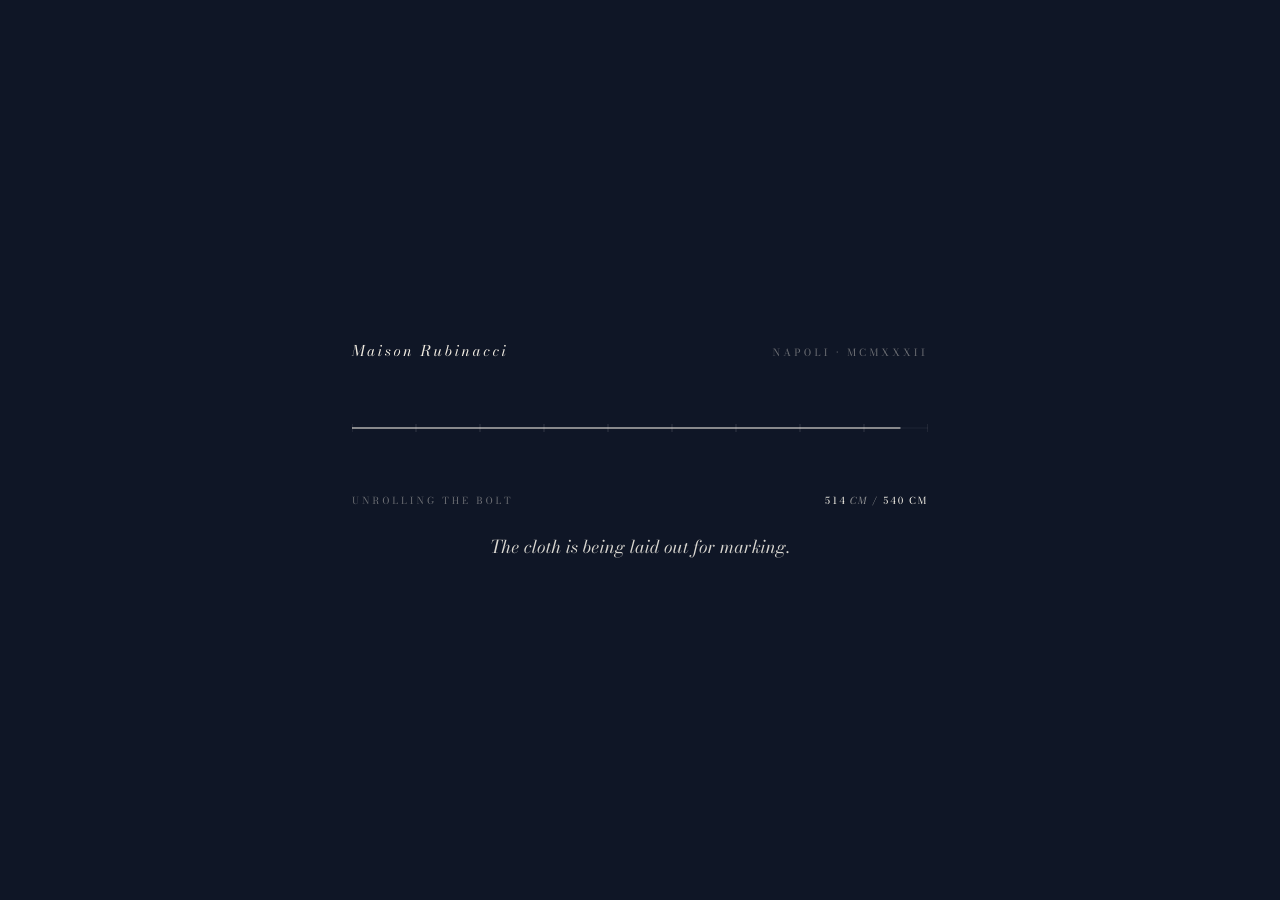
==== index.html @ 6c2bd4cc "La Stoffa — Maison Rubinacci digital atelier" ====
<!doctype html>
<html lang="en">
<head>
<meta charset="utf-8" />
<meta name="viewport" content="width=device-width, initial-scale=1, viewport-fit=cover" />
<meta name="theme-color" content="#0F1626" />
<title>Maison Rubinacci · Bolt N° 32 · The Unstructured Jacket</title>
<meta name="description" content="A bolt of Neapolitan indigo wool, 540 centimetres long, marked in tailor's chalk for the soft-shouldered jacket Gennaro Rubinacci cut in 1932. Drift along the cloth, selvedge to selvedge." />
<link rel="preconnect" href="https://fonts.googleapis.com" />
<link rel="preconnect" href="https://fonts.gstatic.com" crossorigin />
<link href="https://fonts.googleapis.com/css2?family=Bodoni+Moda:ital,opsz,wght@0,6..96,400..900;1,6..96,400..900&display=swap" rel="stylesheet" />
<link rel="stylesheet" href="style.css" />
</head>
<body class="is-loading">

  <!-- ─── Loader ──────────────────────────────────────────────────────────
       A single chalk line drawn across the bolt, 0 → 540 cm, then settles. -->
  <div id="loader" aria-hidden="true">
    <div class="loader-frame">
      <div class="loader-mast">
        <span class="loader-house">Maison Rubinacci</span>
        <span class="loader-since">Napoli · MCMXXXII</span>
      </div>
      <svg class="loader-bolt" viewBox="0 0 1080 80" preserveAspectRatio="none" aria-hidden="true">
        <line x1="0" y1="40" x2="1080" y2="40" stroke="rgba(241,236,226,0.16)" stroke-width="0.6"/>
        <line id="loader-chalk" x1="0" y1="40" x2="0" y2="40" stroke="#FAF6EC" stroke-width="1.1" stroke-linecap="square"/>
        <g id="loader-ticks"></g>
      </svg>
      <div class="loader-readout">
        <span class="loader-label">Unrolling the bolt</span>
        <span class="loader-cm"><span id="loader-cm-num">000</span><span class="loader-cm-unit">cm</span> / 540 cm</span>
      </div>
      <div class="loader-statement">
        <em>The cloth is being laid out for marking.</em>
      </div>
    </div>
  </div>

  <!-- ─── Persistent frame: tiny mastheads, no nav ─────────────────────── -->
  <header class="frame frame-tl" aria-label="atelier">
    <span class="frame-mark">M·R</span>
    <span class="frame-sub">Maison Rubinacci</span>
    <span class="frame-line">Napoli · Milano · London</span>
  </header>
  <header class="frame frame-tr" aria-label="origin">
    <span class="frame-coord">40°50′ N · 14°15′ E</span>
    <span class="frame-line">Bolt N° 32 · Indigo lana fresca</span>
    <span class="frame-line">540 cm · 9 oz · selvedge to selvedge</span>
  </header>
  <footer class="frame frame-bl" aria-label="cipher">
    <span class="frame-line">Cut from the 1932 master pattern</span>
    <span class="frame-line">— Gennaro Rubinacci, London House</span>
  </footer>
  <footer class="frame frame-br" aria-label="colophon">
    <span class="frame-line">Drift the cloth · drag, wheel, ←→</span>
    <span class="frame-line">Pinch to read a piece · esc to release</span>
  </footer>

  <!-- ─── The bolt: full-viewport SVG, the only spatial element ─────────── -->
  <main id="stage" aria-label="The bolt of cloth">
    <div id="cloth-shell">
      <svg id="bolt"
           viewBox="0 0 5400 1080"
           preserveAspectRatio="xMinYMid slice"
           xmlns="http://www.w3.org/2000/svg"
           role="img"
           aria-label="Bolt of Neapolitan indigo wool, 540 centimetres, marked in tailor's chalk with the eight pattern pieces of the unstructured jacket.">
        <defs>
          <!-- Diagonal weave: hairline twill, very low contrast -->
          <pattern id="weave" x="0" y="0" width="6" height="6" patternUnits="userSpaceOnUse" patternTransform="rotate(28)">
            <rect width="6" height="6" fill="#1C2945"/>
            <line x1="0" y1="0" x2="0" y2="6" stroke="#243556" stroke-width="0.45"/>
            <line x1="3" y1="0" x2="3" y2="6" stroke="#162038" stroke-width="0.45"/>
          </pattern>

          <!-- Indigo gradient: deeper toward the rollers, softer mid-bolt -->
          <linearGradient id="indigoSheen" x1="0" y1="0" x2="0" y2="1">
            <stop offset="0%"   stop-color="#0F1626" stop-opacity="0.55"/>
            <stop offset="50%"  stop-color="#1C2945" stop-opacity="0.0"/>
            <stop offset="100%" stop-color="#0F1626" stop-opacity="0.55"/>
          </linearGradient>

          <!-- Slow conic sheen highlight that sweeps the bolt -->
          <linearGradient id="silkLight" x1="0" y1="0" x2="1" y2="0">
            <stop offset="0%"   stop-color="#3A4E76" stop-opacity="0"/>
            <stop offset="48%"  stop-color="#5C7299" stop-opacity="0.18"/>
            <stop offset="52%"  stop-color="#5C7299" stop-opacity="0.18"/>
            <stop offset="100%" stop-color="#3A4E76" stop-opacity="0"/>
          </linearGradient>

          <!-- Vellum/foxing for chalk readability — never animated grain -->
          <filter id="foxing" x="0" y="0" width="100%" height="100%">
            <feTurbulence type="fractalNoise" baseFrequency="0.85" numOctaves="2" seed="11" result="t"/>
            <feColorMatrix in="t" type="matrix"
              values="0 0 0 0 0.06
                      0 0 0 0 0.09
                      0 0 0 0 0.18
                      0 0 0 0.10 0"/>
          </filter>

          <!-- Chalk: soft, dusty stroke -->
          <filter id="chalkSoft" x="-2%" y="-50%" width="104%" height="200%">
            <feGaussianBlur stdDeviation="0.35"/>
          </filter>

          <!-- Selvedge fringe pattern -->
          <pattern id="fringe" x="0" y="0" width="6" height="20" patternUnits="userSpaceOnUse">
            <line x1="3" y1="0" x2="3" y2="14" stroke="#F1ECE2" stroke-width="0.5" opacity="0.55"/>
          </pattern>
        </defs>

        <!-- Living texture: weave + indigo gradient + foxing + sheen -->
        <rect id="cloth-base" x="-200" y="80" width="5800" height="920" fill="url(#weave)"/>
        <rect              x="-200" y="80" width="5800" height="920" fill="url(#indigoSheen)"/>
        <rect              x="-200" y="80" width="5800" height="920" fill="#0F1626" opacity="0.25" filter="url(#foxing)"/>

        <!-- Selvedges (top + bottom edges of the cloth) -->
        <rect x="-200" y="74"  width="5800" height="6" fill="url(#fringe)"/>
        <rect x="-200" y="1000" width="5800" height="6" fill="url(#fringe)"/>
        <line x1="-200" y1="80"  x2="5600" y2="80"  stroke="#F1ECE2" stroke-width="0.5" opacity="0.35"/>
        <line x1="-200" y1="1000" x2="5600" y2="1000" stroke="#F1ECE2" stroke-width="0.5" opacity="0.35"/>

        <!-- Sweeping silk highlight (animated via CSS transform) -->
        <g id="sheen-band" opacity="0.7">
          <rect x="-1200" y="80" width="2400" height="920" fill="url(#silkLight)"/>
        </g>

        <!-- ─── Pattern pieces (chalk hairlines on cloth) ────────────────
             Each <g class="piece" data-cm="..."> contains:
              · the pattern outline (chalk stroke)
              · tailor's marks (notches, grain-line, darts, ticks)
              · a chalk title (Bodoni small-caps) above the piece
              · a tiny ordinal in the bottom-right of the piece -->

        <!-- I · IL DAVANTI — the unstructured front, 1 to 95 cm -->
        <g class="piece" data-cm="48" data-key="davanti">
          <!-- title -->
          <text class="piece-title" x="180" y="160" transform="rotate(-1 180 160)">I · Il Davanti</text>
          <text class="piece-trans" x="180" y="190" transform="rotate(-1 180 190)">— the front panel</text>
          <!-- outline: a soft single-breasted front, peak lapel, no canvas -->
          <path class="piece-line" d="
            M 120 250
            C 160 260, 240 265, 300 270
            L 320 360
            C 340 380, 350 410, 348 440
            L 358 720
            C 360 770, 348 820, 320 870
            L 240 905
            C 180 915, 130 905, 92 880
            L 70 540
            C 60 440, 80 340, 120 250
            Z"/>
          <!-- lapel break -->
          <path class="piece-line" d="M 300 270 L 220 470 L 250 720"/>
          <!-- buttonholes -->
          <circle class="piece-tick" cx="240" cy="540" r="3"/>
          <circle class="piece-tick" cx="245" cy="600" r="3"/>
          <circle class="piece-tick" cx="250" cy="660" r="3"/>
          <!-- pocket flap -->
          <path class="piece-line" d="M 130 720 L 280 720 L 285 760 L 130 760 Z"/>
          <!-- grain-line arrow -->
          <g class="grain">
            <line x1="180" y1="380" x2="180" y2="780"/>
            <polygon points="178,380 182,380 180,372"/>
            <polygon points="178,780 182,780 180,788"/>
            <text x="186" y="600">grana — drittofilo</text>
          </g>
          <!-- notches -->
          <line class="piece-tick" x1="160" y1="250" x2="160" y2="262"/>
          <line class="piece-tick" x1="220" y1="262" x2="220" y2="274"/>
          <!-- piece ordinal -->
          <text class="piece-mark" x="340" y="900">i.</text>
        </g>

        <!-- II · IL DIETRO — the back, single vent, 110 cm -->
        <g class="piece" data-cm="118" data-key="dietro">
          <text class="piece-title" x="640" y="170" transform="rotate(0.5 640 170)">II · Il Dietro</text>
          <text class="piece-trans" x="640" y="200" transform="rotate(0.5 640 200)">— the back, single vent</text>
          <!-- back panel with centre seam + single vent -->
          <path class="piece-line" d="
            M 640 270
            C 700 260, 800 258, 880 272
            L 900 880
            C 880 905, 800 920, 720 920
            C 660 920, 600 908, 590 880
            L 610 360
            C 614 320, 620 290, 640 270
            Z"/>
          <!-- centre back seam -->
          <line class="piece-line" x1="745" y1="270" x2="745" y2="820"/>
          <!-- single vent -->
          <line class="piece-line" x1="745" y1="780" x2="745" y2="918"/>
          <line class="piece-line" x1="730" y1="780" x2="760" y2="780"/>
          <!-- shoulder yoke hint -->
          <path class="piece-line" d="M 640 280 C 700 300, 800 300, 880 282"/>
          <!-- grain -->
          <g class="grain">
            <line x1="745" y1="380" x2="745" y2="780"/>
            <polygon points="743,380 747,380 745,372"/>
            <polygon points="743,780 747,780 745,788"/>
          </g>
          <text class="piece-mark" x="876" y="912">ii.</text>
        </g>

        <!-- III · LA MANICA — the soft set-in sleeve, 200 cm -->
        <g class="piece" data-cm="208" data-key="manica">
          <text class="piece-title" x="1180" y="155" transform="rotate(-0.8 1180 155)">III · La Manica</text>
          <text class="piece-trans" x="1180" y="185" transform="rotate(-0.8 1180 185)">— spalla camicia, soft sleeve-head</text>
          <!-- two-piece sleeve, signature shirt-shoulder gathering -->
          <path class="piece-line" d="
            M 1180 240
            C 1240 222, 1330 222, 1390 240
            C 1430 254, 1450 280, 1448 310
            L 1430 860
            C 1428 890, 1410 906, 1380 910
            L 1240 910
            C 1208 906, 1192 890, 1190 860
            L 1172 310
            C 1170 280, 1180 254, 1180 240
            Z"/>
          <!-- inner seam -->
          <path class="piece-line" d="M 1310 240 C 1316 380, 1316 760, 1310 910"/>
          <!-- gathering ticks at the sleeve-head -->
          <g class="piece-gather">
            <line x1="1208" y1="248" x2="1208" y2="262"/>
            <line x1="1240" y1="240" x2="1240" y2="254"/>
            <line x1="1272" y1="234" x2="1272" y2="248"/>
            <line x1="1310" y1="232" x2="1310" y2="246"/>
            <line x1="1348" y1="234" x2="1348" y2="248"/>
            <line x1="1380" y1="240" x2="1380" y2="254"/>
            <line x1="1412" y1="248" x2="1412" y2="262"/>
          </g>
          <!-- grain -->
          <g class="grain">
            <line x1="1310" y1="320" x2="1310" y2="860"/>
            <polygon points="1308,320 1312,320 1310,312"/>
            <polygon points="1308,860 1312,860 1310,868"/>
          </g>
          <text class="piece-mark" x="1438" y="906">iii.</text>
        </g>

        <!-- IV · IL BAVERO — the lapel, 270 cm -->
        <g class="piece" data-cm="280" data-key="bavero">
          <text class="piece-title" x="1820" y="180" transform="rotate(0.6 1820 180)">IV · Il Bavero</text>
          <text class="piece-trans" x="1820" y="210" transform="rotate(0.6 1820 210)">— the wide notch lapel</text>
          <!-- lapel as a curved leaf shape -->
          <path class="piece-line" d="
            M 1820 280
            C 1900 260, 2030 270, 2080 320
            C 2140 380, 2120 480, 2050 540
            L 1980 700
            C 1940 760, 1880 780, 1840 760
            C 1800 740, 1790 670, 1810 580
            L 1830 380
            C 1830 340, 1820 310, 1820 280
            Z"/>
          <!-- gorge line / notch -->
          <line class="piece-line" x1="1990" y1="320" x2="2040" y2="370"/>
          <line class="piece-line" x1="2010" y1="340" x2="2070" y2="320"/>
          <!-- buttonhole on lapel -->
          <path class="piece-line" d="M 1924 380 L 1944 376"/>
          <text class="piece-mark" x="2098" y="700">iv.</text>
        </g>

        <!-- V · IL COLLO — the collar, 330 cm -->
        <g class="piece" data-cm="335" data-key="collo">
          <text class="piece-title" x="2360" y="200" transform="rotate(-0.4 2360 200)">V · Il Collo</text>
          <text class="piece-trans" x="2360" y="230" transform="rotate(-0.4 2360 230)">— the under-collar, in melton</text>
          <!-- collar: flat banana shape -->
          <path class="piece-line" d="
            M 2360 330
            C 2440 290, 2620 290, 2700 330
            C 2740 350, 2740 410, 2700 430
            C 2620 470, 2440 470, 2360 430
            C 2320 410, 2320 350, 2360 330
            Z"/>
          <!-- centre back fold line (dashed) -->
          <line class="piece-line piece-dashed" x1="2530" y1="290" x2="2530" y2="470"/>
          <!-- felling stitch ticks -->
          <g class="piece-stitch">
            <circle cx="2400" cy="370" r="1"/>
            <circle cx="2420" cy="368" r="1"/>
            <circle cx="2440" cy="367" r="1"/>
            <circle cx="2460" cy="366" r="1"/>
            <circle cx="2480" cy="365" r="1"/>
            <circle cx="2500" cy="364" r="1"/>
            <circle cx="2530" cy="364" r="1"/>
            <circle cx="2560" cy="364" r="1"/>
            <circle cx="2580" cy="365" r="1"/>
            <circle cx="2600" cy="366" r="1"/>
            <circle cx="2620" cy="367" r="1"/>
            <circle cx="2640" cy="368" r="1"/>
            <circle cx="2660" cy="370" r="1"/>
          </g>
          <text class="piece-mark" x="2710" y="468">v.</text>
        </g>

        <!-- VI · IL POLSO — the cuff, 380 cm -->
        <g class="piece" data-cm="388" data-key="polso">
          <text class="piece-title" x="2920" y="160" transform="rotate(0.3 2920 160)">VI · Il Polso</text>
          <text class="piece-trans" x="2920" y="190" transform="rotate(0.3 2920 190)">— working buttonhole, four-on-one</text>
          <!-- cuff: tall slim rectangle with rounded edges + 4 buttons -->
          <path class="piece-line" d="
            M 2920 260
            C 2980 250, 3060 252, 3120 264
            L 3140 880
            C 3120 902, 3060 912, 2980 910
            C 2920 908, 2900 894, 2900 870
            L 2920 260
            Z"/>
          <!-- four working buttonholes -->
          <g class="piece-tick">
            <line x1="2960" y1="700" x2="2986" y2="700"/>
            <line x1="2960" y1="744" x2="2986" y2="744"/>
            <line x1="2960" y1="788" x2="2986" y2="788"/>
            <line x1="2960" y1="832" x2="2986" y2="832"/>
            <circle cx="3060" cy="700" r="3"/>
            <circle cx="3060" cy="744" r="3"/>
            <circle cx="3060" cy="788" r="3"/>
            <circle cx="3060" cy="832" r="3"/>
          </g>
          <!-- "kissing" button overlap mark -->
          <path class="piece-line piece-dashed" d="M 2940 680 L 3120 680"/>
          <text class="piece-mark" x="3134" y="906">vi.</text>
        </g>

        <!-- VII · LA SPALLA CAMICIA — the soft shoulder, 440 cm -->
        <g class="piece" data-cm="448" data-key="spalla">
          <text class="piece-title" x="3560" y="170" transform="rotate(-0.5 3560 170)">VII · La Spalla Camicia</text>
          <text class="piece-trans" x="3560" y="200" transform="rotate(-0.5 3560 200)">— the unmade shoulder; the maison signature</text>
          <!-- a shoulder yoke shape with gathering ripples -->
          <path class="piece-line" d="
            M 3560 320
            C 3680 260, 3900 240, 4080 270
            C 4180 290, 4220 340, 4180 400
            C 4140 460, 4040 480, 3920 470
            C 3800 460, 3660 460, 3580 430
            C 3520 410, 3520 360, 3560 320
            Z"/>
          <!-- mappina ripples (the famous gathered head) -->
          <g class="piece-ripple">
            <path d="M 3700 290 C 3720 280, 3740 282, 3760 290"/>
            <path d="M 3760 282 C 3780 272, 3800 274, 3820 282"/>
            <path d="M 3820 276 C 3840 266, 3860 268, 3880 276"/>
            <path d="M 3880 274 C 3900 264, 3920 266, 3940 274"/>
            <path d="M 3940 278 C 3960 268, 3980 270, 4000 278"/>
            <path d="M 4000 286 C 4020 276, 4040 278, 4060 286"/>
          </g>
          <!-- arm-hole curve (chalk dashed) -->
          <path class="piece-line piece-dashed" d="M 3580 430 C 3700 540, 3940 580, 4180 460"/>
          <text class="piece-mark" x="4218" y="478">vii.</text>
        </g>

        <!-- VIII · LA FODERA — the half-canvas lining swatch, 510 cm -->
        <g class="piece" data-cm="514" data-key="fodera">
          <text class="piece-title" x="4760" y="180" transform="rotate(0.2 4760 180)">VIII · La Fodera</text>
          <text class="piece-trans" x="4760" y="210" transform="rotate(0.2 4760 210)">— the half-canvas, Bemberg seta</text>
          <!-- swatch: irregular rectangle with frayed edge -->
          <path class="piece-line" d="
            M 4760 280
            L 5180 274
            C 5220 274, 5240 296, 5238 320
            L 5230 760
            C 5228 800, 5210 820, 5180 822
            L 4790 830
            C 4760 832, 4740 818, 4738 792
            L 4730 320
            C 4728 296, 4742 282, 4760 280
            Z"/>
          <!-- frayed edge ticks (right side) -->
          <g class="piece-fray">
            <line x1="5238" y1="320" x2="5252" y2="318"/>
            <line x1="5238" y1="380" x2="5256" y2="376"/>
            <line x1="5238" y1="440" x2="5250" y2="438"/>
            <line x1="5238" y1="500" x2="5258" y2="496"/>
            <line x1="5238" y1="560" x2="5252" y2="558"/>
            <line x1="5238" y1="620" x2="5256" y2="618"/>
            <line x1="5238" y1="680" x2="5250" y2="678"/>
            <line x1="5238" y1="740" x2="5258" y2="738"/>
          </g>
          <!-- pad-stitch field (the lapel canvas pad-stitching, in seta rubino) -->
          <g class="piece-pad">
            <path d="M 4800 360 L 4830 380 L 4860 360 L 4890 380 L 4920 360 L 4950 380 L 4980 360 L 5010 380 L 5040 360 L 5070 380 L 5100 360 L 5130 380 L 5160 360"/>
            <path d="M 4800 420 L 4830 440 L 4860 420 L 4890 440 L 4920 420 L 4950 440 L 4980 420 L 5010 440 L 5040 420 L 5070 440 L 5100 420 L 5130 440 L 5160 420"/>
            <path d="M 4800 480 L 4830 500 L 4860 480 L 4890 500 L 4920 480 L 4950 500 L 4980 480 L 5010 500 L 5040 480 L 5070 500 L 5100 480 L 5130 500 L 5160 480"/>
            <path d="M 4800 540 L 4830 560 L 4860 540 L 4890 560 L 4920 540 L 4950 560 L 4980 540 L 5010 560 L 5040 540 L 5070 560 L 5100 540 L 5130 560 L 5160 540"/>
            <path d="M 4800 600 L 4830 620 L 4860 600 L 4890 620 L 4920 600 L 4950 620 L 4980 600 L 5010 620 L 5040 600 L 5070 620 L 5100 600 L 5130 620 L 5160 600"/>
            <path d="M 4800 660 L 4830 680 L 4860 660 L 4890 680 L 4920 660 L 4950 680 L 4980 660 L 5010 680 L 5040 660 L 5070 680 L 5100 660 L 5130 680 L 5160 660"/>
            <path d="M 4800 720 L 4830 740 L 4860 720 L 4890 740 L 4920 720 L 4950 740 L 4980 720 L 5010 740 L 5040 720 L 5070 740 L 5100 720 L 5130 740 L 5160 720"/>
          </g>
          <text class="piece-mark" x="5246" y="822">viii.</text>
        </g>

        <!-- The maison cipher: a single chalk monogram at the far right end (selvedge mark) -->
        <g id="cipher" transform="translate(5320, 540)">
          <circle r="48" fill="none" stroke="#FAF6EC" stroke-width="0.6" opacity="0.5"/>
          <circle r="36" fill="none" stroke="#FAF6EC" stroke-width="0.4" opacity="0.4"/>
          <text class="cipher-mr" x="0" y="6" text-anchor="middle">M·R</text>
          <text class="cipher-year" x="0" y="80" text-anchor="middle">since MCMXXXII</text>
        </g>
      </svg>
    </div>

    <!-- Prose stage: a single italic chapter line that disperses + arrives per piece -->
    <section class="prose-stage" aria-live="polite">
      <span class="prose-piece" id="prose-piece">I · Il Davanti</span>
      <h1 class="prose-line" id="prose-line"></h1>
      <span class="prose-cite" id="prose-cite">— Maison Rubinacci, Napoli, MMXXVI</span>
    </section>

    <!-- Tape-measure rail: 0 → 540 cm -->
    <nav id="rail" aria-label="Bolt position">
      <div class="rail-spine"></div>
      <div class="rail-track">
        <!-- Major and minor cm ticks are drawn by JS for crisp DPI scaling -->
        <ol id="rail-marks"></ol>
      </div>
      <div class="rail-readout">
        <span class="rail-house">Bolt N° 32</span>
        <span class="rail-cm"><span id="rail-cm-num">000</span> cm <span class="rail-of">/ 540 cm</span></span>
      </div>
    </nav>

    <!-- Invitation to bespoke (no footer; this is the closing inscription on the cloth) -->
    <aside id="invitation" aria-label="invitation">
      <span class="inv-mark">∎</span>
      <span class="inv-line">For a fitting at Via Filangieri 26, write to <a href="mailto:atelier@marianorubinacci.com">atelier@marianorubinacci.com</a></span>
      <span class="inv-key">·  drift the cloth</span>
    </aside>
  </main>

  <!-- Custom cursor: tailor's chalk + chalk-dust trace canvas -->
  <canvas id="dust" aria-hidden="true"></canvas>
  <div id="chalk" aria-hidden="true">
    <svg viewBox="0 0 24 24" width="24" height="24">
      <polygon points="2,22 6,2 14,4 10,24" fill="#FAF6EC" opacity="0.96"/>
      <polygon points="6,2 14,4 11,8 7,6" fill="#E5DDC8" opacity="0.9"/>
    </svg>
  </div>

  <!-- Engine: PASSED | All Signatures: YES | Anti-Patterns: 0 -->
  <script src="script.js" defer></script>
</body>
</html>
---- style.css ----
/* ──────────────────────────────────────────────────────────────────────
   Maison Rubinacci · La Stoffa
   Capri Indaco — Tela e Spilla
   Single typeface: Bodoni Moda (variable, optical sizes, italic)
   ──────────────────────────────────────────────────────────────────── */

:root {
  --tela:        #F1ECE2;   /* chalked paper / tela bianca */
  --gesso:       #FAF6EC;   /* fresh chalk */
  --indigo:      #1C2945;   /* Neapolitan indigo wool, mid */
  --indigo-deep: #0F1626;   /* roller deep */
  --indigo-soft: #243556;   /* warp highlight */
  --pin:         #B89766;   /* spilla d'oro — the gold pin */
  --rubino:      #6E1F22;   /* seta rubino — the silk lining red */
  --carbone:     #2F2C28;   /* pencil graphite */
  --whisper:     rgba(241, 236, 226, 0.42);
  --hair:        rgba(241, 236, 226, 0.18);
  --ease-deep:   cubic-bezier(0.16, 1, 0.3, 1);
  --ease-drape:  cubic-bezier(0.22, 0.61, 0.36, 1);
  --serif:       'Bodoni Moda', 'Didot', 'Bodoni 72', serif;
}

*, *::before, *::after { box-sizing: border-box; margin: 0; padding: 0; }

html, body {
  height: 100%;
  overflow: hidden;                  /* the bolt drifts; the page does not scroll */
  background: var(--indigo-deep);
  color: var(--tela);
  font-family: var(--serif);
  font-feature-settings: 'lnum' 0, 'onum' 1, 'tnum' 1, 'liga' 1;
  -webkit-font-smoothing: antialiased;
  text-rendering: geometricPrecision;
  cursor: none;                      /* tailor's chalk takes over */
  user-select: none;
}

/* a barely-perceptible volumetric wash so the deep ink never sits flat */
body::before {
  content: '';
  position: fixed; inset: -10vmin;
  background:
    radial-gradient(60vmax 50vmax at 18% 22%, rgba(28,41,69,0.55), transparent 60%),
    radial-gradient(70vmax 60vmax at 82% 78%, rgba(15,22,38,0.85), transparent 65%),
    linear-gradient(180deg, #0B1320 0%, #0F1626 50%, #0A101B 100%);
  z-index: 0;
  pointer-events: none;
}

/* ─── Loader ─────────────────────────────────────────────────────────── */
#loader {
  position: fixed; inset: 0;
  z-index: 1000;
  background: var(--indigo-deep);
  display: grid; place-items: center;
  transition: opacity 1.6s var(--ease-deep);
}
.loader-frame {
  width: min(640px, 86vw);
  display: flex; flex-direction: column; gap: 1.6rem;
  padding: 2rem;
}
.loader-mast {
  display: flex; justify-content: space-between; align-items: baseline;
  font-size: 0.62rem; letter-spacing: 0.34em; text-transform: uppercase;
  color: var(--whisper);
  font-weight: 360;
}
.loader-house { font-style: italic; letter-spacing: 0.18em; text-transform: none; font-size: 0.92rem; color: var(--tela); }
.loader-since { font-variant: small-caps; letter-spacing: 0.32em; }

.loader-bolt { width: 100%; height: 80px; display: block; }
.loader-readout {
  display: flex; justify-content: space-between; align-items: baseline;
  font-size: 0.6rem; letter-spacing: 0.3em; text-transform: uppercase;
  color: var(--whisper);
}
.loader-cm { font-feature-settings: 'tnum' 1; color: var(--gesso); letter-spacing: 0.18em; }
.loader-cm-unit { font-style: italic; opacity: 0.55; margin-left: 0.2rem; }
.loader-statement {
  font-size: clamp(0.94rem, 1.6vw, 1.1rem);
  font-style: italic; font-weight: 320;
  color: var(--gesso); letter-spacing: 0.005em;
  text-align: center;
  opacity: 0.86;
}

body:not(.is-loading) #loader { opacity: 0; pointer-events: none; }

/* ─── Persistent frame (no nav, only quiet mastheads) ──────────────────  */
.frame {
  position: fixed;
  z-index: 60;
  display: flex; flex-direction: column; gap: 0.32rem;
  font-size: 0.62rem;
  letter-spacing: 0.22em;
  text-transform: uppercase;
  color: var(--whisper);
  pointer-events: none;
  font-weight: 360;
  font-variant-numeric: tabular-nums;
}
.frame-tl { top: 1.4rem; left: 1.4rem; }
.frame-tr { top: 1.4rem; right: 1.4rem; align-items: flex-end; text-align: right; }
.frame-bl { bottom: 8.4rem; left: 1.4rem; }
.frame-br { bottom: 8.4rem; right: 1.4rem; align-items: flex-end; text-align: right; }

.frame-mark {
  font-family: var(--serif);
  font-style: italic; font-weight: 380;
  font-size: 1.1rem; letter-spacing: 0.18em;
  color: var(--gesso);
  text-transform: none;
}
.frame-sub { font-size: 0.7rem; letter-spacing: 0.28em; color: var(--tela); }
.frame-line { color: var(--whisper); }
.frame-coord { font-variant: small-caps; letter-spacing: 0.3em; color: var(--gesso); }

/* ─── Stage (the bolt) ────────────────────────────────────────────────── */
#stage { position: relative; z-index: 1; height: 100%; }

#cloth-shell {
  position: absolute; inset: 0;
  overflow: hidden;
  /* Keep the bolt away from the corner mastheads */
  padding: 0;
}
#bolt {
  position: absolute;
  top: 0; left: 0;
  height: 100%;
  /* width and translateX driven by JS — the bolt is wider than the viewport */
  display: block;
  transform: translate3d(0,0,0);
  will-change: transform;
}

/* the cloth proper — weave, sheen, foxing handled in SVG defs */
#sheen-band {
  transform-origin: 50% 50%;
  /* sheen sweeps slowly across the bolt to suggest light over silk */
  animation: silkSweep 38s linear infinite;
}
@keyframes silkSweep {
  0%   { transform: translateX(-200px); opacity: 0.55; }
  50%  { opacity: 0.85; }
  100% { transform: translateX(2400px); opacity: 0.55; }
}

/* ─── Pattern pieces (chalk hairlines) ──────────────────────────────── */
.piece-line {
  fill: none;
  stroke: var(--gesso);
  stroke-width: 1.2;
  stroke-linecap: round;
  stroke-linejoin: round;
  opacity: 0;                         /* drawn in by JS via stroke-dashoffset */
  filter: url(#chalkSoft);
  transition: opacity 0.6s var(--ease-deep);
}
.piece-line.piece-dashed {
  stroke-dasharray: 6 6;
}
.piece.is-on .piece-line,
.piece.is-near .piece-line { opacity: 1; }

.piece-tick line, .piece-tick circle {
  fill: none;
  stroke: var(--gesso);
  stroke-width: 1.1;
  opacity: 0;
  transition: opacity 0.6s var(--ease-deep);
}
.piece-tick circle {
  fill: var(--gesso);
  stroke: none;
  opacity: 0;
}
.piece.is-on .piece-tick line,
.piece.is-on .piece-tick circle,
.piece.is-near .piece-tick line,
.piece.is-near .piece-tick circle { opacity: 0.92; }

.grain line { stroke: var(--gesso); stroke-width: 0.8; opacity: 0; transition: opacity 0.7s var(--ease-deep); }
.grain polygon { fill: var(--gesso); opacity: 0; transition: opacity 0.7s var(--ease-deep); }
.grain text {
  fill: var(--gesso);
  font-family: var(--serif);
  font-style: italic;
  font-size: 17px;
  letter-spacing: 0.06em;
  opacity: 0;
  transition: opacity 0.7s var(--ease-deep);
  font-weight: 360;
}
.piece.is-on .grain line, .piece.is-on .grain polygon, .piece.is-on .grain text { opacity: 0.7; }

.piece-gather line { stroke: var(--gesso); stroke-width: 1; opacity: 0; transition: opacity 0.6s var(--ease-deep); }
.piece.is-on .piece-gather line { opacity: 0.8; }

.piece-stitch circle {
  fill: var(--gesso); opacity: 0;
  transition: opacity 0.7s var(--ease-deep);
}
.piece.is-on .piece-stitch circle { opacity: 0.85; }

.piece-ripple path {
  fill: none; stroke: var(--gesso);
  stroke-width: 0.9; opacity: 0;
  transition: opacity 0.7s var(--ease-deep);
}
.piece.is-on .piece-ripple path { opacity: 0.78; }

.piece-fray line { stroke: var(--gesso); stroke-width: 0.7; opacity: 0; transition: opacity 0.7s var(--ease-deep); }
.piece.is-on .piece-fray line { opacity: 0.5; }

.piece-pad path {
  fill: none;
  stroke: var(--rubino);
  stroke-width: 0.7;
  opacity: 0;
  transition: opacity 0.9s var(--ease-deep);
}
.piece.is-on .piece-pad path { opacity: 0.85; }

.piece-title {
  fill: var(--gesso);
  font-family: var(--serif);
  font-style: italic;
  font-weight: 460;
  font-size: 30px;
  letter-spacing: 0.04em;
  opacity: 0;
  transition: opacity 0.8s var(--ease-deep);
}
.piece.is-near .piece-title,
.piece.is-on  .piece-title { opacity: 1; }

.piece-trans {
  fill: var(--gesso);
  font-family: var(--serif);
  font-style: italic;
  font-weight: 320;
  font-size: 16px;
  letter-spacing: 0.05em;
  opacity: 0;
  transition: opacity 0.8s var(--ease-deep);
}
.piece.is-on .piece-trans { opacity: 0.76; }

.piece-mark {
  fill: var(--gesso);
  font-family: var(--serif);
  font-style: italic;
  font-size: 22px;
  font-weight: 380;
  opacity: 0;
  transition: opacity 0.7s var(--ease-deep);
}
.piece.is-on .piece-mark { opacity: 0.72; }

/* The cipher: maison monogram on the right selvedge */
#cipher { opacity: 0; transition: opacity 1.4s var(--ease-deep); }
#cipher.is-on { opacity: 1; }
.cipher-mr {
  fill: var(--gesso);
  font-family: var(--serif);
  font-style: italic;
  font-weight: 460;
  font-size: 36px;
  letter-spacing: 0.08em;
}
.cipher-year {
  fill: var(--gesso);
  font-family: var(--serif);
  font-size: 12px;
  font-style: italic;
  font-weight: 340;
  letter-spacing: 0.34em;
  text-transform: uppercase;
  opacity: 0.6;
}

/* ─── Prose stage (the active piece's chapter line, dispersion-arrival) ── */
.prose-stage {
  position: fixed;
  left: 50%;
  bottom: 9.6rem;
  transform: translateX(-50%);
  z-index: 50;
  width: min(720px, 86vw);
  display: flex; flex-direction: column; gap: 0.72rem;
  text-align: center;
  pointer-events: none;
}
.prose-piece {
  font-size: 0.66rem;
  letter-spacing: 0.36em;
  text-transform: uppercase;
  font-variant: small-caps;
  color: var(--whisper);
  font-weight: 360;
}
.prose-line {
  font-family: var(--serif);
  font-style: italic;
  font-weight: 340;
  font-size: clamp(1.3rem, 2.4vw, 2rem);
  line-height: 1.5;
  color: var(--gesso);
  letter-spacing: 0.005em;
  text-wrap: pretty;
  hyphens: none;
  -webkit-hyphens: none;
}
/* word-locked dispersion typography (Lesson #86): never break mid-word */
.prose-line .word { display: inline-block; white-space: nowrap; }
.prose-line .ws { display: inline-block; }
.prose-line .ltr {
  display: inline-block;
  opacity: 0;
  transform: translateY(0.36em);
  filter: blur(8px);
  transition:
    opacity 0.9s var(--ease-deep),
    transform 0.9s var(--ease-deep),
    filter 0.9s var(--ease-deep);
  transition-delay: calc(var(--li, 0) * 22ms);
}
.prose-line.is-in .ltr {
  opacity: 1;
  transform: translateY(0);
  filter: blur(0);
}
.prose-cite {
  font-size: 0.62rem; letter-spacing: 0.32em; text-transform: uppercase;
  color: var(--whisper);
  font-variant: small-caps;
  font-weight: 360;
}

/* ─── Tape-measure rail (0 → 540 cm) ──────────────────────────────────── */
#rail {
  position: fixed;
  left: 1.4rem; right: 1.4rem; bottom: 2.4rem;
  z-index: 55;
  display: flex; flex-direction: column; gap: 0.4rem;
  pointer-events: auto;
}
.rail-spine {
  height: 1px; width: 100%;
  background: var(--hair);
}
.rail-track {
  position: relative;
  height: 30px;
}
#rail-marks {
  position: relative;
  list-style: none;
  height: 30px;
  width: 100%;
}
#rail-marks li {
  position: absolute;
  top: 0;
  width: 1px;
  background: var(--whisper);
  transition: height 0.5s var(--ease-deep), opacity 0.5s var(--ease-deep), background 0.5s var(--ease-deep);
}
#rail-marks li.minor   { height: 6px;  opacity: 0.45; }
#rail-marks li.major   { height: 12px; opacity: 0.78; }
#rail-marks li.chapter { height: 22px; opacity: 1;    background: var(--gesso); cursor: pointer; }
/* default chapter mark shows only its ordinal (I … VIII) above the tick */
#rail-marks li.chapter::after {
  content: attr(data-ord);
  position: absolute;
  top: -18px; left: 50%;
  transform: translateX(-50%);
  font-family: var(--serif);
  font-style: italic;
  font-weight: 360;
  font-size: 0.62rem;
  letter-spacing: 0.18em;
  white-space: nowrap;
  color: var(--whisper);
  transition: color 0.5s var(--ease-deep), opacity 0.5s var(--ease-deep), top 0.5s var(--ease-deep);
  opacity: 0.62;
}
/* active chapter promotes its full label above (and the ordinal becomes the long form) */
#rail-marks li.chapter.is-active::after {
  content: attr(data-label);
  color: var(--gesso);
  opacity: 1;
  top: -22px;
}
#rail-marks li.chapter.is-active { background: var(--pin); }
#rail-marks li.chapter:hover::after { color: var(--gesso); opacity: 1; }
/* the live indicator carriage */
#rail-cursor {
  position: absolute;
  top: -4px;
  width: 1px; height: 38px;
  background: var(--gesso);
  pointer-events: none;
  transition: transform 0.5s var(--ease-drape);
}
#rail-cursor::before {
  content: '';
  position: absolute;
  top: -3px; left: -3px;
  width: 7px; height: 7px;
  background: var(--gesso);
  border-radius: 50%;
}

.rail-readout {
  display: flex; justify-content: space-between; align-items: baseline;
  font-size: 0.62rem;
  letter-spacing: 0.28em;
  text-transform: uppercase;
  color: var(--whisper);
  padding-top: 0.1rem;
  font-variant-numeric: tabular-nums;
}
.rail-house { font-style: italic; letter-spacing: 0.2em; text-transform: none; font-size: 0.72rem; color: var(--gesso); }
.rail-cm { color: var(--gesso); letter-spacing: 0.18em; }
.rail-of { color: var(--whisper); margin-left: 0.2rem; }

/* ─── Invitation (closing inscription on the cloth, not a footer) ────── */
#invitation {
  position: fixed;
  left: 50%; top: 50%;
  transform: translate(-50%, -50%);
  z-index: 70;
  display: flex;
  align-items: center;
  gap: 1rem;
  padding: 1.4rem 1.8rem;
  background: rgba(15, 22, 38, 0.78);
  backdrop-filter: blur(8px);
  -webkit-backdrop-filter: blur(8px);
  border-top: 1px solid var(--hair);
  border-bottom: 1px solid var(--hair);
  font-size: 0.78rem;
  letter-spacing: 0.06em;
  color: var(--gesso);
  font-style: italic;
  font-weight: 340;
  opacity: 0;
  pointer-events: none;
  transition: opacity 0.9s var(--ease-deep);
}
#invitation.is-on { opacity: 1; pointer-events: auto; }
#invitation .inv-mark { color: var(--pin); font-style: normal; }
#invitation a {
  color: var(--gesso);
  text-decoration: none;
  border-bottom: 1px solid var(--pin);
  padding-bottom: 1px;
  transition: color 0.4s var(--ease-deep), border-color 0.4s var(--ease-deep);
}
#invitation a:hover { color: var(--pin); border-color: var(--gesso); }
#invitation .inv-key {
  font-style: normal;
  font-size: 0.62rem;
  letter-spacing: 0.32em;
  text-transform: uppercase;
  color: var(--whisper);
}

/* ─── Custom cursor: tailor's chalk + dust trail canvas ──────────────── */
#dust {
  position: fixed; inset: 0;
  z-index: 75;
  pointer-events: none;
}
#chalk {
  position: fixed;
  top: 0; left: 0;
  z-index: 80;
  width: 24px; height: 24px;
  pointer-events: none;
  mix-blend-mode: screen;
  transform: translate3d(-100px, -100px, 0) rotate(-22deg);
  transition: transform 60ms linear, opacity 0.4s var(--ease-deep);
}
#chalk svg { display: block; filter: drop-shadow(0 0 4px rgba(250,246,236,0.35)); }
#chalk.is-mark { transform: translate3d(var(--cx, 0), var(--cy, 0), 0) rotate(-32deg) scale(1.1); }
#chalk.is-hidden { opacity: 0; }

/* On touch devices, the chalk is irrelevant */
@media (hover: none) { #chalk, #dust { display: none; } body { cursor: default; } }

/* ─── Mobile perfection ───────────────────────────────────────────────── */
@media (max-width: 820px) {
  /* keep architecture readable: render the bolt at full pattern-piece height,
     and let drag scroll across the longer bolt */
  #bolt { height: 100%; }

  .frame { font-size: 0.56rem; letter-spacing: 0.18em; gap: 0.22rem; }
  .frame-tl, .frame-bl { left: 1rem; }
  .frame-tr, .frame-br { right: 1rem; }
  .frame-tl { top: 1rem; }
  .frame-tr { top: 1rem; }
  .frame-bl { bottom: 7.4rem; }
  .frame-br { bottom: 7.4rem; display: none; } /* keep the corner uncluttered on phones */

  .frame-mark { font-size: 0.94rem; letter-spacing: 0.14em; }
  .frame-sub  { font-size: 0.6rem; letter-spacing: 0.22em; }

  .prose-stage { bottom: 8.8rem; gap: 0.4rem; width: calc(100% - 2rem); left: 1rem; transform: none; }
  .prose-piece { font-size: 0.58rem; letter-spacing: 0.28em; }
  .prose-line  { font-size: clamp(1rem, 4.4vw, 1.4rem); line-height: 1.5; text-align: left; }
  .prose-cite  { font-size: 0.56rem; letter-spacing: 0.26em; text-align: left; }

  #rail { left: 1rem; right: 1rem; bottom: 1.6rem; }
  #rail-marks li.major   { height: 8px; }
  #rail-marks li.chapter { height: 16px; }
  #rail-marks li.chapter::after { font-size: 0.58rem; letter-spacing: 0.12em; top: -18px; }
  /* on small viewports keep only the chapter labels for active/hovered marks */
  #rail-marks li.chapter:not(.is-active)::after { content: ''; }
  .rail-readout { font-size: 0.56rem; letter-spacing: 0.22em; }
  .rail-house { font-size: 0.66rem; }

  #invitation { font-size: 0.7rem; gap: 0.6rem; padding: 1rem 1.2rem; flex-direction: column; align-items: flex-start; text-align: left; width: min(360px, 86vw); }
  #invitation .inv-key { display: none; }
}

@media (max-width: 380px) {
  .prose-line { font-size: 0.94rem; }
  .frame-sub { display: none; }
  #rail-marks li.chapter::after { display: none; }
}

/* Reduced motion: keep the cloth still, but drape settles instantly */
@media (prefers-reduced-motion: reduce) {
  #sheen-band { animation: none; }
  .prose-line .ltr { transition-duration: 0.4s; }
}
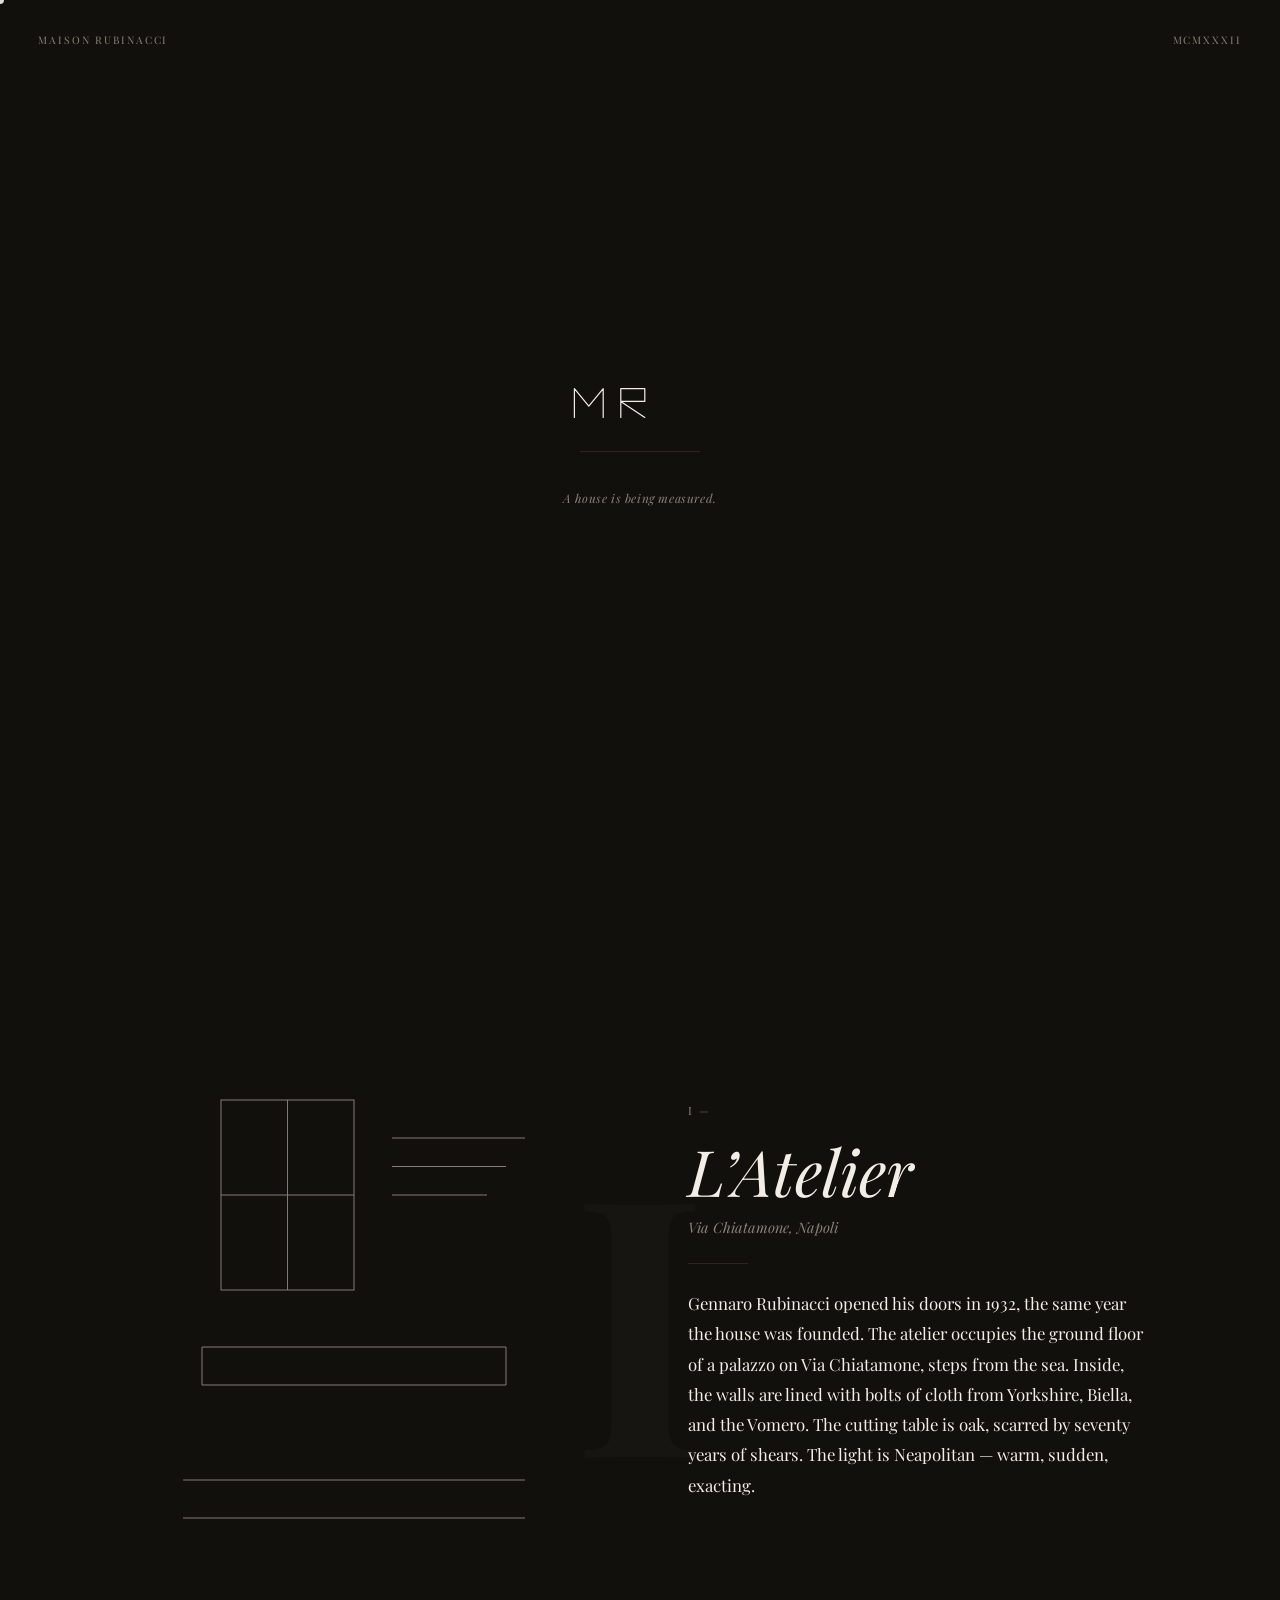
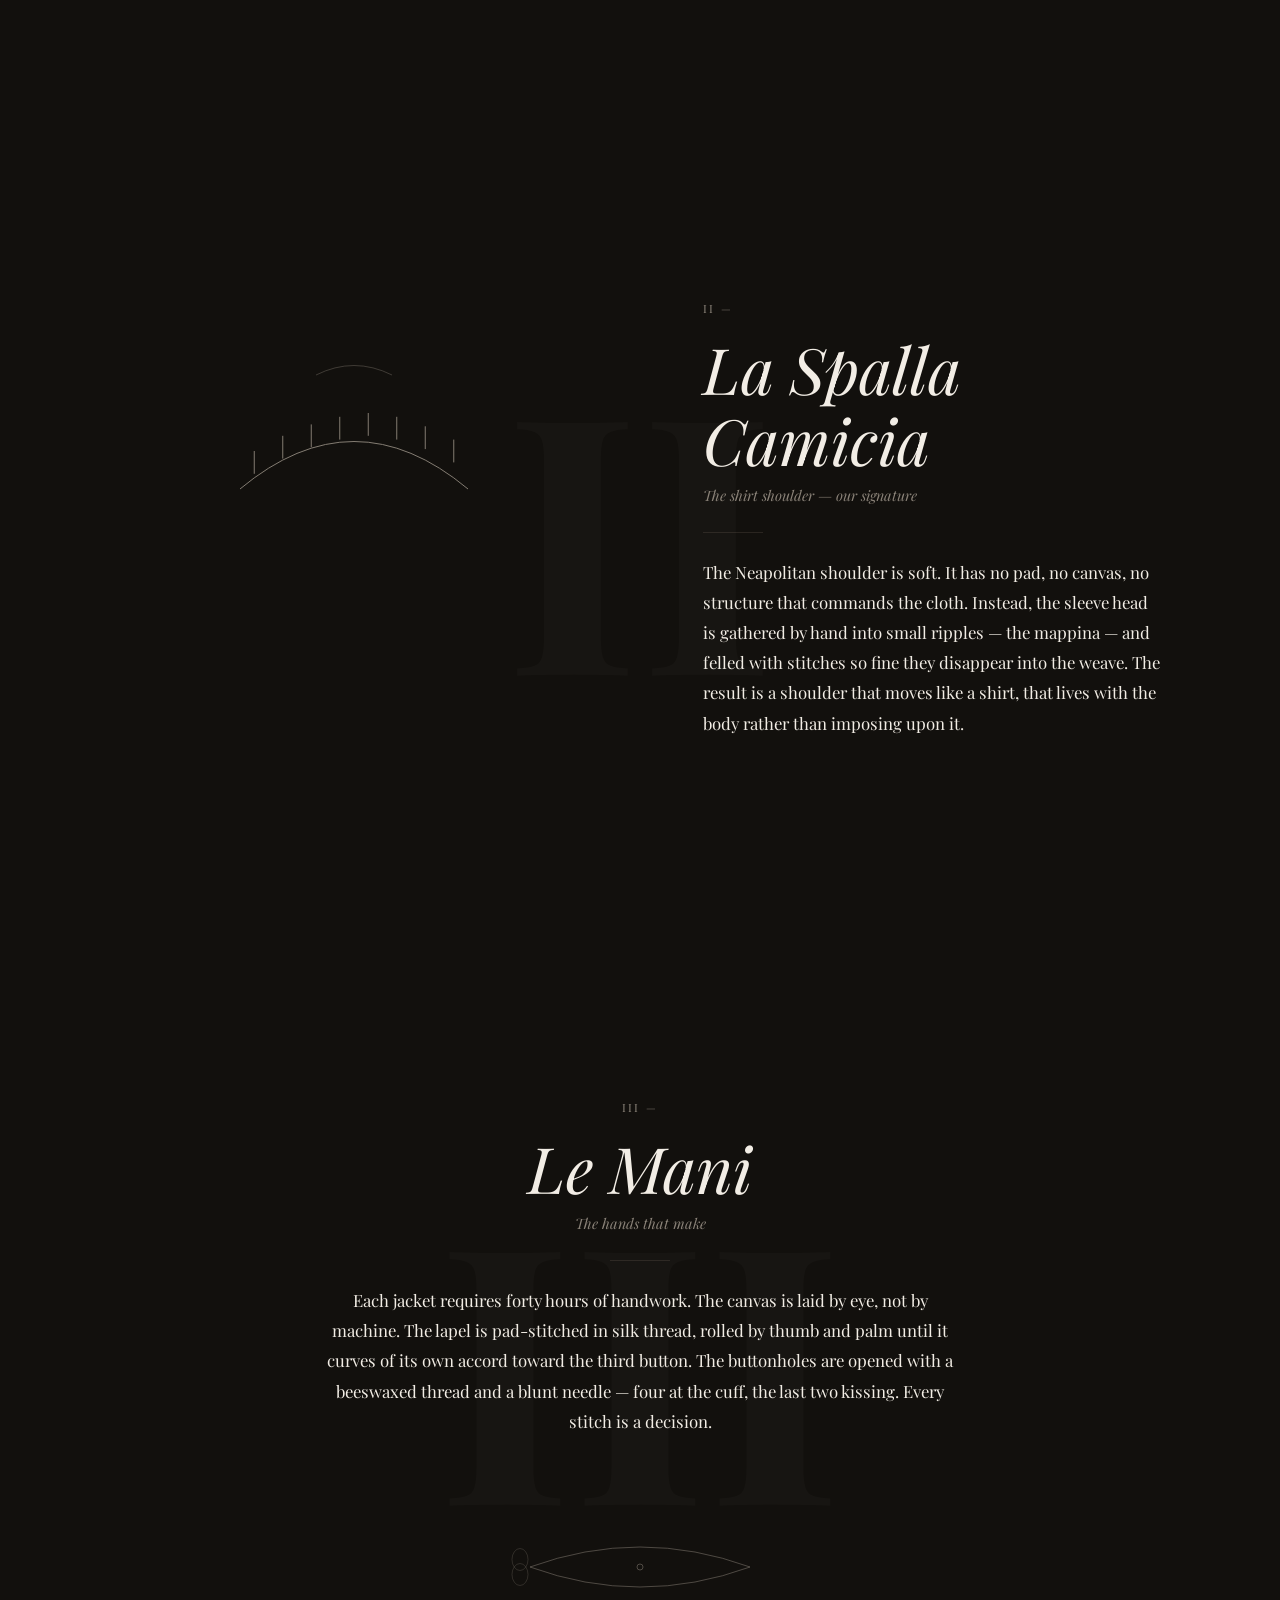
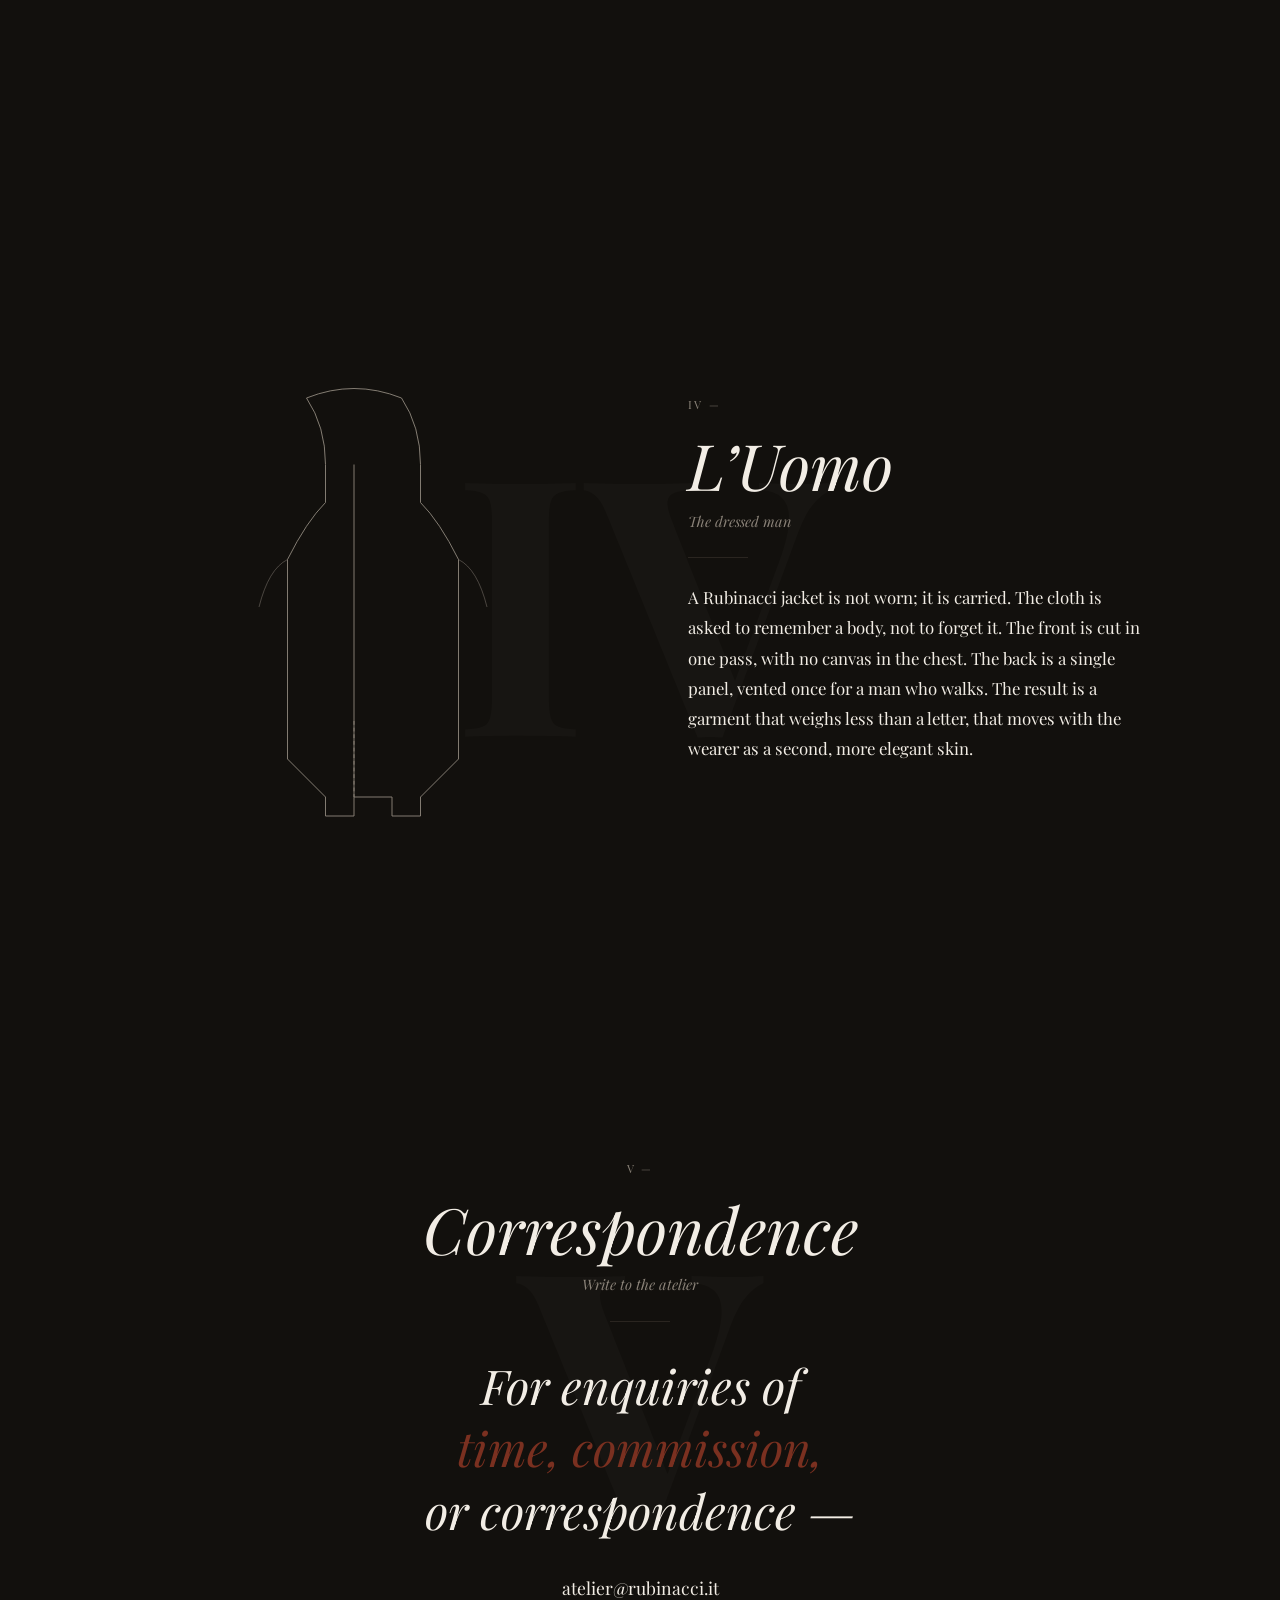
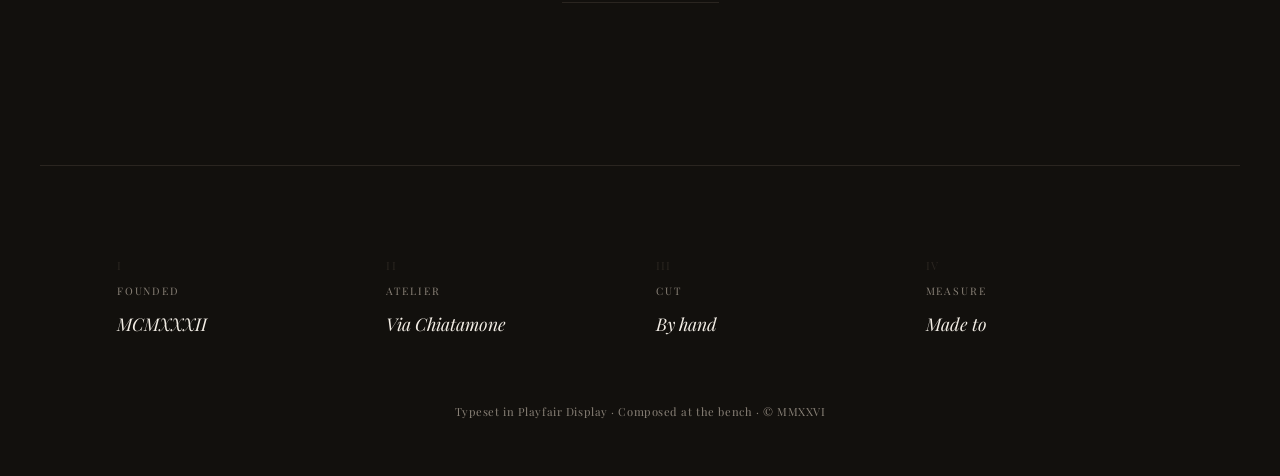
==== commit 50d2b96b: "La Sala — Cuoio e Seta, Playfair Display, vertical editorial" ====
--- a/index.html
+++ b/index.html
@@ -1,444 +1,210 @@
-<!doctype html>
+<!DOCTYPE html>
 <html lang="en">
 <head>
-<meta charset="utf-8" />
-<meta name="viewport" content="width=device-width, initial-scale=1, viewport-fit=cover" />
-<meta name="theme-color" content="#0F1626" />
-<title>Maison Rubinacci · Bolt N° 32 · The Unstructured Jacket</title>
-<meta name="description" content="A bolt of Neapolitan indigo wool, 540 centimetres long, marked in tailor's chalk for the soft-shouldered jacket Gennaro Rubinacci cut in 1932. Drift along the cloth, selvedge to selvedge." />
-<link rel="preconnect" href="https://fonts.googleapis.com" />
-<link rel="preconnect" href="https://fonts.gstatic.com" crossorigin />
-<link href="https://fonts.googleapis.com/css2?family=Bodoni+Moda:ital,opsz,wght@0,6..96,400..900;1,6..96,400..900&display=swap" rel="stylesheet" />
-<link rel="stylesheet" href="style.css" />
+  <meta charset="UTF-8">
+  <meta name="viewport" content="width=device-width, initial-scale=1.0">
+  <title>Maison Rubinacci &middot; Napoli</title>
+  <link rel="preconnect" href="https://fonts.googleapis.com">
+  <link rel="preconnect" href="https://fonts.gstatic.com" crossorigin>
+  <link href="https://fonts.googleapis.com/css2?family=Playfair+Display:ital,wght@0,400;0,700;1,400;1,700&display=swap" rel="stylesheet">
+  <link rel="stylesheet" href="style.css">
 </head>
-<body class="is-loading">
-
-  <!-- ─── Loader ──────────────────────────────────────────────────────────
-       A single chalk line drawn across the bolt, 0 → 540 cm, then settles. -->
-  <div id="loader" aria-hidden="true">
+<body>
+
+  <!-- LOADER -->
+  <div id="loader">
     <div class="loader-frame">
-      <div class="loader-mast">
-        <span class="loader-house">Maison Rubinacci</span>
-        <span class="loader-since">Napoli · MCMXXXII</span>
-      </div>
-      <svg class="loader-bolt" viewBox="0 0 1080 80" preserveAspectRatio="none" aria-hidden="true">
-        <line x1="0" y1="40" x2="1080" y2="40" stroke="rgba(241,236,226,0.16)" stroke-width="0.6"/>
-        <line id="loader-chalk" x1="0" y1="40" x2="0" y2="40" stroke="#FAF6EC" stroke-width="1.1" stroke-linecap="square"/>
-        <g id="loader-ticks"></g>
-      </svg>
-      <div class="loader-readout">
-        <span class="loader-label">Unrolling the bolt</span>
-        <span class="loader-cm"><span id="loader-cm-num">000</span><span class="loader-cm-unit">cm</span> / 540 cm</span>
-      </div>
-      <div class="loader-statement">
-        <em>The cloth is being laid out for marking.</em>
-      </div>
+      <span>Maison Rubinacci</span>
+      <span>MCMXXXII</span>
     </div>
+    <svg class="loader-cipher" viewBox="0 0 200 60" aria-hidden="true">
+      <path class="cipher-stroke" d="M18,48 L18,12 L36,34 L54,12 L54,48 M76,48 L76,12 L106,12 L106,28 L76,28 L106,48" />
+    </svg>
+    <div class="loader-rule"></div>
+    <p class="loader-statement">A house is being measured.</p>
   </div>
 
-  <!-- ─── Persistent frame: tiny mastheads, no nav ─────────────────────── -->
-  <header class="frame frame-tl" aria-label="atelier">
-    <span class="frame-mark">M·R</span>
-    <span class="frame-sub">Maison Rubinacci</span>
-    <span class="frame-line">Napoli · Milano · London</span>
-  </header>
-  <header class="frame frame-tr" aria-label="origin">
-    <span class="frame-coord">40°50′ N · 14°15′ E</span>
-    <span class="frame-line">Bolt N° 32 · Indigo lana fresca</span>
-    <span class="frame-line">540 cm · 9 oz · selvedge to selvedge</span>
-  </header>
-  <footer class="frame frame-bl" aria-label="cipher">
-    <span class="frame-line">Cut from the 1932 master pattern</span>
-    <span class="frame-line">— Gennaro Rubinacci, London House</span>
-  </footer>
-  <footer class="frame frame-br" aria-label="colophon">
-    <span class="frame-line">Drift the cloth · drag, wheel, ←→</span>
-    <span class="frame-line">Pinch to read a piece · esc to release</span>
-  </footer>
-
-  <!-- ─── The bolt: full-viewport SVG, the only spatial element ─────────── -->
-  <main id="stage" aria-label="The bolt of cloth">
-    <div id="cloth-shell">
-      <svg id="bolt"
-           viewBox="0 0 5400 1080"
-           preserveAspectRatio="xMinYMid slice"
-           xmlns="http://www.w3.org/2000/svg"
-           role="img"
-           aria-label="Bolt of Neapolitan indigo wool, 540 centimetres, marked in tailor's chalk with the eight pattern pieces of the unstructured jacket.">
-        <defs>
-          <!-- Diagonal weave: hairline twill, very low contrast -->
-          <pattern id="weave" x="0" y="0" width="6" height="6" patternUnits="userSpaceOnUse" patternTransform="rotate(28)">
-            <rect width="6" height="6" fill="#1C2945"/>
-            <line x1="0" y1="0" x2="0" y2="6" stroke="#243556" stroke-width="0.45"/>
-            <line x1="3" y1="0" x2="3" y2="6" stroke="#162038" stroke-width="0.45"/>
-          </pattern>
-
-          <!-- Indigo gradient: deeper toward the rollers, softer mid-bolt -->
-          <linearGradient id="indigoSheen" x1="0" y1="0" x2="0" y2="1">
-            <stop offset="0%"   stop-color="#0F1626" stop-opacity="0.55"/>
-            <stop offset="50%"  stop-color="#1C2945" stop-opacity="0.0"/>
-            <stop offset="100%" stop-color="#0F1626" stop-opacity="0.55"/>
-          </linearGradient>
-
-          <!-- Slow conic sheen highlight that sweeps the bolt -->
-          <linearGradient id="silkLight" x1="0" y1="0" x2="1" y2="0">
-            <stop offset="0%"   stop-color="#3A4E76" stop-opacity="0"/>
-            <stop offset="48%"  stop-color="#5C7299" stop-opacity="0.18"/>
-            <stop offset="52%"  stop-color="#5C7299" stop-opacity="0.18"/>
-            <stop offset="100%" stop-color="#3A4E76" stop-opacity="0"/>
-          </linearGradient>
-
-          <!-- Vellum/foxing for chalk readability — never animated grain -->
-          <filter id="foxing" x="0" y="0" width="100%" height="100%">
-            <feTurbulence type="fractalNoise" baseFrequency="0.85" numOctaves="2" seed="11" result="t"/>
-            <feColorMatrix in="t" type="matrix"
-              values="0 0 0 0 0.06
-                      0 0 0 0 0.09
-                      0 0 0 0 0.18
-                      0 0 0 0.10 0"/>
-          </filter>
-
-          <!-- Chalk: soft, dusty stroke -->
-          <filter id="chalkSoft" x="-2%" y="-50%" width="104%" height="200%">
-            <feGaussianBlur stdDeviation="0.35"/>
-          </filter>
-
-          <!-- Selvedge fringe pattern -->
-          <pattern id="fringe" x="0" y="0" width="6" height="20" patternUnits="userSpaceOnUse">
-            <line x1="3" y1="0" x2="3" y2="14" stroke="#F1ECE2" stroke-width="0.5" opacity="0.55"/>
-          </pattern>
-        </defs>
-
-        <!-- Living texture: weave + indigo gradient + foxing + sheen -->
-        <rect id="cloth-base" x="-200" y="80" width="5800" height="920" fill="url(#weave)"/>
-        <rect              x="-200" y="80" width="5800" height="920" fill="url(#indigoSheen)"/>
-        <rect              x="-200" y="80" width="5800" height="920" fill="#0F1626" opacity="0.25" filter="url(#foxing)"/>
-
-        <!-- Selvedges (top + bottom edges of the cloth) -->
-        <rect x="-200" y="74"  width="5800" height="6" fill="url(#fringe)"/>
-        <rect x="-200" y="1000" width="5800" height="6" fill="url(#fringe)"/>
-        <line x1="-200" y1="80"  x2="5600" y2="80"  stroke="#F1ECE2" stroke-width="0.5" opacity="0.35"/>
-        <line x1="-200" y1="1000" x2="5600" y2="1000" stroke="#F1ECE2" stroke-width="0.5" opacity="0.35"/>
-
-        <!-- Sweeping silk highlight (animated via CSS transform) -->
-        <g id="sheen-band" opacity="0.7">
-          <rect x="-1200" y="80" width="2400" height="920" fill="url(#silkLight)"/>
-        </g>
-
-        <!-- ─── Pattern pieces (chalk hairlines on cloth) ────────────────
-             Each <g class="piece" data-cm="..."> contains:
-              · the pattern outline (chalk stroke)
-              · tailor's marks (notches, grain-line, darts, ticks)
-              · a chalk title (Bodoni small-caps) above the piece
-              · a tiny ordinal in the bottom-right of the piece -->
-
-        <!-- I · IL DAVANTI — the unstructured front, 1 to 95 cm -->
-        <g class="piece" data-cm="48" data-key="davanti">
-          <!-- title -->
-          <text class="piece-title" x="180" y="160" transform="rotate(-1 180 160)">I · Il Davanti</text>
-          <text class="piece-trans" x="180" y="190" transform="rotate(-1 180 190)">— the front panel</text>
-          <!-- outline: a soft single-breasted front, peak lapel, no canvas -->
-          <path class="piece-line" d="
-            M 120 250
-            C 160 260, 240 265, 300 270
-            L 320 360
-            C 340 380, 350 410, 348 440
-            L 358 720
-            C 360 770, 348 820, 320 870
-            L 240 905
-            C 180 915, 130 905, 92 880
-            L 70 540
-            C 60 440, 80 340, 120 250
-            Z"/>
-          <!-- lapel break -->
-          <path class="piece-line" d="M 300 270 L 220 470 L 250 720"/>
-          <!-- buttonholes -->
-          <circle class="piece-tick" cx="240" cy="540" r="3"/>
-          <circle class="piece-tick" cx="245" cy="600" r="3"/>
-          <circle class="piece-tick" cx="250" cy="660" r="3"/>
-          <!-- pocket flap -->
-          <path class="piece-line" d="M 130 720 L 280 720 L 285 760 L 130 760 Z"/>
-          <!-- grain-line arrow -->
-          <g class="grain">
-            <line x1="180" y1="380" x2="180" y2="780"/>
-            <polygon points="178,380 182,380 180,372"/>
-            <polygon points="178,780 182,780 180,788"/>
-            <text x="186" y="600">grana — drittofilo</text>
-          </g>
-          <!-- notches -->
-          <line class="piece-tick" x1="160" y1="250" x2="160" y2="262"/>
-          <line class="piece-tick" x1="220" y1="262" x2="220" y2="274"/>
-          <!-- piece ordinal -->
-          <text class="piece-mark" x="340" y="900">i.</text>
-        </g>
-
-        <!-- II · IL DIETRO — the back, single vent, 110 cm -->
-        <g class="piece" data-cm="118" data-key="dietro">
-          <text class="piece-title" x="640" y="170" transform="rotate(0.5 640 170)">II · Il Dietro</text>
-          <text class="piece-trans" x="640" y="200" transform="rotate(0.5 640 200)">— the back, single vent</text>
-          <!-- back panel with centre seam + single vent -->
-          <path class="piece-line" d="
-            M 640 270
-            C 700 260, 800 258, 880 272
-            L 900 880
-            C 880 905, 800 920, 720 920
-            C 660 920, 600 908, 590 880
-            L 610 360
-            C 614 320, 620 290, 640 270
-            Z"/>
-          <!-- centre back seam -->
-          <line class="piece-line" x1="745" y1="270" x2="745" y2="820"/>
-          <!-- single vent -->
-          <line class="piece-line" x1="745" y1="780" x2="745" y2="918"/>
-          <line class="piece-line" x1="730" y1="780" x2="760" y2="780"/>
-          <!-- shoulder yoke hint -->
-          <path class="piece-line" d="M 640 280 C 700 300, 800 300, 880 282"/>
-          <!-- grain -->
-          <g class="grain">
-            <line x1="745" y1="380" x2="745" y2="780"/>
-            <polygon points="743,380 747,380 745,372"/>
-            <polygon points="743,780 747,780 745,788"/>
-          </g>
-          <text class="piece-mark" x="876" y="912">ii.</text>
-        </g>
-
-        <!-- III · LA MANICA — the soft set-in sleeve, 200 cm -->
-        <g class="piece" data-cm="208" data-key="manica">
-          <text class="piece-title" x="1180" y="155" transform="rotate(-0.8 1180 155)">III · La Manica</text>
-          <text class="piece-trans" x="1180" y="185" transform="rotate(-0.8 1180 185)">— spalla camicia, soft sleeve-head</text>
-          <!-- two-piece sleeve, signature shirt-shoulder gathering -->
-          <path class="piece-line" d="
-            M 1180 240
-            C 1240 222, 1330 222, 1390 240
-            C 1430 254, 1450 280, 1448 310
-            L 1430 860
-            C 1428 890, 1410 906, 1380 910
-            L 1240 910
-            C 1208 906, 1192 890, 1190 860
-            L 1172 310
-            C 1170 280, 1180 254, 1180 240
-            Z"/>
-          <!-- inner seam -->
-          <path class="piece-line" d="M 1310 240 C 1316 380, 1316 760, 1310 910"/>
-          <!-- gathering ticks at the sleeve-head -->
-          <g class="piece-gather">
-            <line x1="1208" y1="248" x2="1208" y2="262"/>
-            <line x1="1240" y1="240" x2="1240" y2="254"/>
-            <line x1="1272" y1="234" x2="1272" y2="248"/>
-            <line x1="1310" y1="232" x2="1310" y2="246"/>
-            <line x1="1348" y1="234" x2="1348" y2="248"/>
-            <line x1="1380" y1="240" x2="1380" y2="254"/>
-            <line x1="1412" y1="248" x2="1412" y2="262"/>
-          </g>
-          <!-- grain -->
-          <g class="grain">
-            <line x1="1310" y1="320" x2="1310" y2="860"/>
-            <polygon points="1308,320 1312,320 1310,312"/>
-            <polygon points="1308,860 1312,860 1310,868"/>
-          </g>
-          <text class="piece-mark" x="1438" y="906">iii.</text>
-        </g>
-
-        <!-- IV · IL BAVERO — the lapel, 270 cm -->
-        <g class="piece" data-cm="280" data-key="bavero">
-          <text class="piece-title" x="1820" y="180" transform="rotate(0.6 1820 180)">IV · Il Bavero</text>
-          <text class="piece-trans" x="1820" y="210" transform="rotate(0.6 1820 210)">— the wide notch lapel</text>
-          <!-- lapel as a curved leaf shape -->
-          <path class="piece-line" d="
-            M 1820 280
-            C 1900 260, 2030 270, 2080 320
-            C 2140 380, 2120 480, 2050 540
-            L 1980 700
-            C 1940 760, 1880 780, 1840 760
-            C 1800 740, 1790 670, 1810 580
-            L 1830 380
-            C 1830 340, 1820 310, 1820 280
-            Z"/>
-          <!-- gorge line / notch -->
-          <line class="piece-line" x1="1990" y1="320" x2="2040" y2="370"/>
-          <line class="piece-line" x1="2010" y1="340" x2="2070" y2="320"/>
-          <!-- buttonhole on lapel -->
-          <path class="piece-line" d="M 1924 380 L 1944 376"/>
-          <text class="piece-mark" x="2098" y="700">iv.</text>
-        </g>
-
-        <!-- V · IL COLLO — the collar, 330 cm -->
-        <g class="piece" data-cm="335" data-key="collo">
-          <text class="piece-title" x="2360" y="200" transform="rotate(-0.4 2360 200)">V · Il Collo</text>
-          <text class="piece-trans" x="2360" y="230" transform="rotate(-0.4 2360 230)">— the under-collar, in melton</text>
-          <!-- collar: flat banana shape -->
-          <path class="piece-line" d="
-            M 2360 330
-            C 2440 290, 2620 290, 2700 330
-            C 2740 350, 2740 410, 2700 430
-            C 2620 470, 2440 470, 2360 430
-            C 2320 410, 2320 350, 2360 330
-            Z"/>
-          <!-- centre back fold line (dashed) -->
-          <line class="piece-line piece-dashed" x1="2530" y1="290" x2="2530" y2="470"/>
-          <!-- felling stitch ticks -->
-          <g class="piece-stitch">
-            <circle cx="2400" cy="370" r="1"/>
-            <circle cx="2420" cy="368" r="1"/>
-            <circle cx="2440" cy="367" r="1"/>
-            <circle cx="2460" cy="366" r="1"/>
-            <circle cx="2480" cy="365" r="1"/>
-            <circle cx="2500" cy="364" r="1"/>
-            <circle cx="2530" cy="364" r="1"/>
-            <circle cx="2560" cy="364" r="1"/>
-            <circle cx="2580" cy="365" r="1"/>
-            <circle cx="2600" cy="366" r="1"/>
-            <circle cx="2620" cy="367" r="1"/>
-            <circle cx="2640" cy="368" r="1"/>
-            <circle cx="2660" cy="370" r="1"/>
-          </g>
-          <text class="piece-mark" x="2710" y="468">v.</text>
-        </g>
-
-        <!-- VI · IL POLSO — the cuff, 380 cm -->
-        <g class="piece" data-cm="388" data-key="polso">
-          <text class="piece-title" x="2920" y="160" transform="rotate(0.3 2920 160)">VI · Il Polso</text>
-          <text class="piece-trans" x="2920" y="190" transform="rotate(0.3 2920 190)">— working buttonhole, four-on-one</text>
-          <!-- cuff: tall slim rectangle with rounded edges + 4 buttons -->
-          <path class="piece-line" d="
-            M 2920 260
-            C 2980 250, 3060 252, 3120 264
-            L 3140 880
-            C 3120 902, 3060 912, 2980 910
-            C 2920 908, 2900 894, 2900 870
-            L 2920 260
-            Z"/>
-          <!-- four working buttonholes -->
-          <g class="piece-tick">
-            <line x1="2960" y1="700" x2="2986" y2="700"/>
-            <line x1="2960" y1="744" x2="2986" y2="744"/>
-            <line x1="2960" y1="788" x2="2986" y2="788"/>
-            <line x1="2960" y1="832" x2="2986" y2="832"/>
-            <circle cx="3060" cy="700" r="3"/>
-            <circle cx="3060" cy="744" r="3"/>
-            <circle cx="3060" cy="788" r="3"/>
-            <circle cx="3060" cy="832" r="3"/>
-          </g>
-          <!-- "kissing" button overlap mark -->
-          <path class="piece-line piece-dashed" d="M 2940 680 L 3120 680"/>
-          <text class="piece-mark" x="3134" y="906">vi.</text>
-        </g>
-
-        <!-- VII · LA SPALLA CAMICIA — the soft shoulder, 440 cm -->
-        <g class="piece" data-cm="448" data-key="spalla">
-          <text class="piece-title" x="3560" y="170" transform="rotate(-0.5 3560 170)">VII · La Spalla Camicia</text>
-          <text class="piece-trans" x="3560" y="200" transform="rotate(-0.5 3560 200)">— the unmade shoulder; the maison signature</text>
-          <!-- a shoulder yoke shape with gathering ripples -->
-          <path class="piece-line" d="
-            M 3560 320
-            C 3680 260, 3900 240, 4080 270
-            C 4180 290, 4220 340, 4180 400
-            C 4140 460, 4040 480, 3920 470
-            C 3800 460, 3660 460, 3580 430
-            C 3520 410, 3520 360, 3560 320
-            Z"/>
-          <!-- mappina ripples (the famous gathered head) -->
-          <g class="piece-ripple">
-            <path d="M 3700 290 C 3720 280, 3740 282, 3760 290"/>
-            <path d="M 3760 282 C 3780 272, 3800 274, 3820 282"/>
-            <path d="M 3820 276 C 3840 266, 3860 268, 3880 276"/>
-            <path d="M 3880 274 C 3900 264, 3920 266, 3940 274"/>
-            <path d="M 3940 278 C 3960 268, 3980 270, 4000 278"/>
-            <path d="M 4000 286 C 4020 276, 4040 278, 4060 286"/>
-          </g>
-          <!-- arm-hole curve (chalk dashed) -->
-          <path class="piece-line piece-dashed" d="M 3580 430 C 3700 540, 3940 580, 4180 460"/>
-          <text class="piece-mark" x="4218" y="478">vii.</text>
-        </g>
-
-        <!-- VIII · LA FODERA — the half-canvas lining swatch, 510 cm -->
-        <g class="piece" data-cm="514" data-key="fodera">
-          <text class="piece-title" x="4760" y="180" transform="rotate(0.2 4760 180)">VIII · La Fodera</text>
-          <text class="piece-trans" x="4760" y="210" transform="rotate(0.2 4760 210)">— the half-canvas, Bemberg seta</text>
-          <!-- swatch: irregular rectangle with frayed edge -->
-          <path class="piece-line" d="
-            M 4760 280
-            L 5180 274
-            C 5220 274, 5240 296, 5238 320
-            L 5230 760
-            C 5228 800, 5210 820, 5180 822
-            L 4790 830
-            C 4760 832, 4740 818, 4738 792
-            L 4730 320
-            C 4728 296, 4742 282, 4760 280
-            Z"/>
-          <!-- frayed edge ticks (right side) -->
-          <g class="piece-fray">
-            <line x1="5238" y1="320" x2="5252" y2="318"/>
-            <line x1="5238" y1="380" x2="5256" y2="376"/>
-            <line x1="5238" y1="440" x2="5250" y2="438"/>
-            <line x1="5238" y1="500" x2="5258" y2="496"/>
-            <line x1="5238" y1="560" x2="5252" y2="558"/>
-            <line x1="5238" y1="620" x2="5256" y2="618"/>
-            <line x1="5238" y1="680" x2="5250" y2="678"/>
-            <line x1="5238" y1="740" x2="5258" y2="738"/>
-          </g>
-          <!-- pad-stitch field (the lapel canvas pad-stitching, in seta rubino) -->
-          <g class="piece-pad">
-            <path d="M 4800 360 L 4830 380 L 4860 360 L 4890 380 L 4920 360 L 4950 380 L 4980 360 L 5010 380 L 5040 360 L 5070 380 L 5100 360 L 5130 380 L 5160 360"/>
-            <path d="M 4800 420 L 4830 440 L 4860 420 L 4890 440 L 4920 420 L 4950 440 L 4980 420 L 5010 440 L 5040 420 L 5070 440 L 5100 420 L 5130 440 L 5160 420"/>
-            <path d="M 4800 480 L 4830 500 L 4860 480 L 4890 500 L 4920 480 L 4950 500 L 4980 480 L 5010 500 L 5040 480 L 5070 500 L 5100 480 L 5130 500 L 5160 480"/>
-            <path d="M 4800 540 L 4830 560 L 4860 540 L 4890 560 L 4920 540 L 4950 560 L 4980 540 L 5010 560 L 5040 540 L 5070 560 L 5100 540 L 5130 560 L 5160 540"/>
-            <path d="M 4800 600 L 4830 620 L 4860 600 L 4890 620 L 4920 600 L 4950 620 L 4980 600 L 5010 620 L 5040 600 L 5070 620 L 5100 600 L 5130 620 L 5160 600"/>
-            <path d="M 4800 660 L 4830 680 L 4860 660 L 4890 680 L 4920 660 L 4950 680 L 4980 660 L 5010 680 L 5040 660 L 5070 680 L 5100 660 L 5130 680 L 5160 660"/>
-            <path d="M 4800 720 L 4830 740 L 4860 720 L 4890 740 L 4920 720 L 4950 740 L 4980 720 L 5010 740 L 5040 720 L 5070 740 L 5100 720 L 5130 740 L 5160 720"/>
-          </g>
-          <text class="piece-mark" x="5246" y="822">viii.</text>
-        </g>
-
-        <!-- The maison cipher: a single chalk monogram at the far right end (selvedge mark) -->
-        <g id="cipher" transform="translate(5320, 540)">
-          <circle r="48" fill="none" stroke="#FAF6EC" stroke-width="0.6" opacity="0.5"/>
-          <circle r="36" fill="none" stroke="#FAF6EC" stroke-width="0.4" opacity="0.4"/>
-          <text class="cipher-mr" x="0" y="6" text-anchor="middle">M·R</text>
-          <text class="cipher-year" x="0" y="80" text-anchor="middle">since MCMXXXII</text>
-        </g>
-      </svg>
-    </div>
-
-    <!-- Prose stage: a single italic chapter line that disperses + arrives per piece -->
-    <section class="prose-stage" aria-live="polite">
-      <span class="prose-piece" id="prose-piece">I · Il Davanti</span>
-      <h1 class="prose-line" id="prose-line"></h1>
-      <span class="prose-cite" id="prose-cite">— Maison Rubinacci, Napoli, MMXXVI</span>
-    </section>
-
-    <!-- Tape-measure rail: 0 → 540 cm -->
-    <nav id="rail" aria-label="Bolt position">
-      <div class="rail-spine"></div>
-      <div class="rail-track">
-        <!-- Major and minor cm ticks are drawn by JS for crisp DPI scaling -->
-        <ol id="rail-marks"></ol>
-      </div>
-      <div class="rail-readout">
-        <span class="rail-house">Bolt N° 32</span>
-        <span class="rail-cm"><span id="rail-cm-num">000</span> cm <span class="rail-of">/ 540 cm</span></span>
-      </div>
+  <!-- PERSISTENT FRAME -->
+  <div class="p-frame">
+    <div class="p-frame-tl">M&middot;R</div>
+    <div class="p-frame-tr">MCMXXXII</div>
+    <div class="p-frame-bl">40.8359&deg; N &middot; 14.2488&deg; E</div>
+    <div class="p-frame-br" id="index-trigger">Index</div>
+  </div>
+
+  <!-- INDEX PANEL -->
+  <div id="index-panel">
+    <div class="index-close" id="index-close">Chiudi</div>
+    <nav class="index-nav">
+      <a href="#hero" data-num="I"><span class="index-num">I</span><span class="index-label">L&rsquo;Atelier</span></a>
+      <a href="#spalla" data-num="II"><span class="index-num">II</span><span class="index-label">La Spalla</span></a>
+      <a href="#mani" data-num="III"><span class="index-num">III</span><span class="index-label">Le Mani</span></a>
+      <a href="#uomo" data-num="IV"><span class="index-num">IV</span><span class="index-label">L&rsquo;Uomo</span></a>
+      <a href="#correspondence" data-num="V"><span class="index-num">V</span><span class="index-label">Correspondence</span></a>
     </nav>
-
-    <!-- Invitation to bespoke (no footer; this is the closing inscription on the cloth) -->
-    <aside id="invitation" aria-label="invitation">
-      <span class="inv-mark">∎</span>
-      <span class="inv-line">For a fitting at Via Filangieri 26, write to <a href="mailto:atelier@marianorubinacci.com">atelier@marianorubinacci.com</a></span>
-      <span class="inv-key">·  drift the cloth</span>
-    </aside>
+  </div>
+
+  <!-- CUSTOM CURSOR -->
+  <div id="cursor" aria-hidden="true"></div>
+
+  <!-- MAIN -->
+  <main id="main">
+
+    <!-- HERO -->
+    <section id="hero" class="viewport-full">
+      <div class="hero-inner">
+        <h1 class="hero-title">Rubinacci</h1>
+        <p class="hero-sub">Napoli &middot; 1932</p>
+        <div class="hero-rule"></div>
+        <p class="hero-line">Neapolitan tailoring since the year the house was founded on Via Chiatamone.</p>
+      </div>
+      <div class="scroll-cue">Scroll</div>
+    </section>
+
+    <!-- I. L&rsquo;ATELIER -->
+    <section id="atelier" class="chapter">
+      <div class="chapter-ghost">I</div>
+      <div class="chapter-grid">
+        <div class="chapter-visual">
+          <svg viewBox="0 0 400 520" class="visual-svg" aria-hidden="true">
+            <rect x="60" y="40" width="140" height="200" fill="none"/>
+            <line x1="60" y1="140" x2="200" y2="140"/>
+            <line x1="130" y1="40" x2="130" y2="240"/>
+            <line x1="40" y1="300" x2="360" y2="300"/>
+            <line x1="40" y1="340" x2="360" y2="340"/>
+            <line x1="40" y1="300" x2="40" y2="340"/>
+            <line x1="360" y1="300" x2="360" y2="340"/>
+            <line x1="240" y1="80" x2="380" y2="80"/>
+            <line x1="240" y1="110" x2="360" y2="110"/>
+            <line x1="240" y1="140" x2="340" y2="140"/>
+            <line x1="20" y1="440" x2="380" y2="440"/>
+            <line x1="20" y1="480" x2="380" y2="480"/>
+          </svg>
+        </div>
+        <div class="chapter-text">
+          <span class="chapter-ord">I &mdash;</span>
+          <h2 class="chapter-title">L&rsquo;Atelier</h2>
+          <p class="chapter-sub">Via Chiatamone, Napoli</p>
+          <div class="chapter-rule"></div>
+          <p class="chapter-body">Gennaro Rubinacci opened his doors in 1932, the same year the house was founded. The atelier occupies the ground floor of a palazzo on Via Chiatamone, steps from the sea. Inside, the walls are lined with bolts of cloth from Yorkshire, Biella, and the Vomero. The cutting table is oak, scarred by seventy years of shears. The light is Neapolitan &mdash; warm, sudden, exacting.</p>
+        </div>
+      </div>
+    </section>
+
+    <!-- II. LA SPALLA -->
+    <section id="spalla" class="chapter">
+      <div class="chapter-ghost">II</div>
+      <div class="chapter-grid chapter-grid-flip">
+        <div class="chapter-text">
+          <span class="chapter-ord">II &mdash;</span>
+          <h2 class="chapter-title">La Spalla Camicia</h2>
+          <p class="chapter-sub">The shirt shoulder &mdash; our signature</p>
+          <div class="chapter-rule"></div>
+          <p class="chapter-body">The Neapolitan shoulder is soft. It has no pad, no canvas, no structure that commands the cloth. Instead, the sleeve head is gathered by hand into small ripples &mdash; the mappina &mdash; and felled with stitches so fine they disappear into the weave. The result is a shoulder that moves like a shirt, that lives with the body rather than imposing upon it.</p>
+        </div>
+        <div class="chapter-visual">
+          <svg viewBox="0 0 400 520" class="visual-svg" aria-hidden="true">
+            <path d="M80,220 Q200,120 320,220"/>
+            <line x1="95" y1="204" x2="95" y2="180"/>
+            <line x1="125" y1="188" x2="125" y2="164"/>
+            <line x1="155" y1="176" x2="155" y2="152"/>
+            <line x1="185" y1="168" x2="185" y2="144"/>
+            <line x1="215" y1="164" x2="215" y2="140"/>
+            <line x1="245" y1="168" x2="245" y2="144"/>
+            <line x1="275" y1="178" x2="275" y2="154"/>
+            <line x1="305" y1="192" x2="305" y2="168"/>
+            <path d="M160,100 Q200,80 240,100" opacity="0.4"/>
+          </svg>
+        </div>
+      </div>
+    </section>
+
+    <!-- III. LE MANI -->
+    <section id="mani" class="chapter chapter-center">
+      <div class="chapter-ghost">III</div>
+      <div class="chapter-text-center">
+        <span class="chapter-ord">III &mdash;</span>
+        <h2 class="chapter-title">Le Mani</h2>
+        <p class="chapter-sub">The hands that make</p>
+        <div class="chapter-rule chapter-rule-center"></div>
+        <p class="chapter-body">Each jacket requires forty hours of handwork. The canvas is laid by eye, not by machine. The lapel is pad-stitched in silk thread, rolled by thumb and palm until it curves of its own accord toward the third button. The buttonholes are opened with a beeswaxed thread and a blunt needle &mdash; four at the cuff, the last two kissing. Every stitch is a decision.</p>
+      </div>
+      <div class="chapter-visual-center">
+        <svg viewBox="0 0 600 200" class="visual-svg-wide" aria-hidden="true">
+          <path d="M80,100 Q300,20 520,100"/>
+          <path d="M80,100 Q300,180 520,100"/>
+          <circle cx="300" cy="100" r="6" fill="none"/>
+          <ellipse cx="60" cy="85" rx="16" ry="22" fill="none" opacity="0.5"/>
+          <ellipse cx="60" cy="115" rx="16" ry="22" fill="none" opacity="0.5"/>
+        </svg>
+      </div>
+    </section>
+
+    <!-- IV. L&rsquo;UOMO -->
+    <section id="uomo" class="chapter">
+      <div class="chapter-ghost">IV</div>
+      <div class="chapter-grid">
+        <div class="chapter-visual">
+          <svg viewBox="0 0 400 520" class="visual-svg" aria-hidden="true">
+            <path d="M150,60 Q200,40 250,60 Q270,90 270,130 L270,170 Q290,190 310,230 L310,440 Q290,460 270,480 L270,500 L240,500 L240,480 L200,480 L200,500 L170,500 L170,480 Q150,460 130,440 L130,230 Q150,190 170,170 L170,130 Q170,90 150,60 Z"/>
+            <line x1="200" y1="130" x2="200" y2="480"/>
+            <line x1="200" y1="400" x2="200" y2="480" stroke-dasharray="4,3"/>
+            <path d="M130,230 Q110,240 100,280" opacity="0.5"/>
+            <path d="M310,230 Q330,240 340,280" opacity="0.5"/>
+          </svg>
+        </div>
+        <div class="chapter-text">
+          <span class="chapter-ord">IV &mdash;</span>
+          <h2 class="chapter-title">L&rsquo;Uomo</h2>
+          <p class="chapter-sub">The dressed man</p>
+          <div class="chapter-rule"></div>
+          <p class="chapter-body">A Rubinacci jacket is not worn; it is carried. The cloth is asked to remember a body, not to forget it. The front is cut in one pass, with no canvas in the chest. The back is a single panel, vented once for a man who walks. The result is a garment that weighs less than a letter, that moves with the wearer as a second, more elegant skin.</p>
+        </div>
+      </div>
+    </section>
+
+    <!-- V. CORRESPONDENCE -->
+    <section id="correspondence" class="chapter chapter-correspondence">
+      <div class="chapter-ghost">V</div>
+      <div class="correspondence-content">
+        <span class="chapter-ord">V &mdash;</span>
+        <h2 class="chapter-title">Correspondence</h2>
+        <p class="chapter-sub">Write to the atelier</p>
+        <div class="chapter-rule chapter-rule-center"></div>
+        <p class="correspondence-invite">For enquiries of<br><em>time, commission,</em><br>or correspondence &mdash;</p>
+        <a href="mailto:atelier@rubinacci.it" class="correspondence-link">atelier@rubinacci.it</a>
+      </div>
+    </section>
+
+    <!-- COLOPHON -->
+    <footer class="colophon">
+      <div class="colophon-grid">
+        <div class="colophon-cell">
+          <span class="colophon-num">I</span>
+          <span class="colophon-label">Founded</span>
+          <span class="colophon-value">MCMXXXII</span>
+        </div>
+        <div class="colophon-cell">
+          <span class="colophon-num">II</span>
+          <span class="colophon-label">Atelier</span>
+          <span class="colophon-value">Via Chiatamone</span>
+        </div>
+        <div class="colophon-cell">
+          <span class="colophon-num">III</span>
+          <span class="colophon-label">Cut</span>
+          <span class="colophon-value">By hand</span>
+        </div>
+        <div class="colophon-cell">
+          <span class="colophon-num">IV</span>
+          <span class="colophon-label">Measure</span>
+          <span class="colophon-value">Made to</span>
+        </div>
+      </div>
+      <div class="colophon-line">Typeset in Playfair Display &middot; Composed at the bench &middot; &copy; MMXXVI</div>
+    </footer>
+
   </main>
 
-  <!-- Custom cursor: tailor's chalk + chalk-dust trace canvas -->
-  <canvas id="dust" aria-hidden="true"></canvas>
-  <div id="chalk" aria-hidden="true">
-    <svg viewBox="0 0 24 24" width="24" height="24">
-      <polygon points="2,22 6,2 14,4 10,24" fill="#FAF6EC" opacity="0.96"/>
-      <polygon points="6,2 14,4 11,8 7,6" fill="#E5DDC8" opacity="0.9"/>
-    </svg>
-  </div>
-
-  <!-- Engine: PASSED | All Signatures: YES | Anti-Patterns: 0 -->
-  <script src="script.js" defer></script>
+  <script src="script.js"></script>
 </body>
 </html>
--- a/style.css
+++ b/style.css
@@ -1,540 +1,608 @@
-/* ──────────────────────────────────────────────────────────────────────
-   Maison Rubinacci · La Stoffa
-   Capri Indaco — Tela e Spilla
-   Single typeface: Bodoni Moda (variable, optical sizes, italic)
-   ──────────────────────────────────────────────────────────────────── */
+/* Maison Rubinacci · La Sala */
+/* Cuoio e Seta palette — Playfair Display solo-typeface system */
 
 :root {
-  --tela:        #F1ECE2;   /* chalked paper / tela bianca */
-  --gesso:       #FAF6EC;   /* fresh chalk */
-  --indigo:      #1C2945;   /* Neapolitan indigo wool, mid */
-  --indigo-deep: #0F1626;   /* roller deep */
-  --indigo-soft: #243556;   /* warp highlight */
-  --pin:         #B89766;   /* spilla d'oro — the gold pin */
-  --rubino:      #6E1F22;   /* seta rubino — the silk lining red */
-  --carbone:     #2F2C28;   /* pencil graphite */
-  --whisper:     rgba(241, 236, 226, 0.42);
-  --hair:        rgba(241, 236, 226, 0.18);
-  --ease-deep:   cubic-bezier(0.16, 1, 0.3, 1);
-  --ease-drape:  cubic-bezier(0.22, 0.61, 0.36, 1);
-  --serif:       'Bodoni Moda', 'Didot', 'Bodoni 72', serif;
-}
-
-*, *::before, *::after { box-sizing: border-box; margin: 0; padding: 0; }
-
-html, body {
-  height: 100%;
-  overflow: hidden;                  /* the bolt drifts; the page does not scroll */
-  background: var(--indigo-deep);
-  color: var(--tela);
+  --cuoio:       #12100D;
+  --cuoio-medio: #1A1712;
+  --pergamena:   #F2EDE5;
+  --terra:       #7A3020;
+  --argento:     #8A8278;
+  --filo:        #2A2520;
+  --serif:       'Playfair Display', Georgia, serif;
+  --ease:        cubic-bezier(0.25, 0.46, 0.45, 0.94);
+  --ease-deep:   cubic-bezier(0.65, 0, 0.35, 1);
+}
+
+* { box-sizing: border-box; }
+
+html {
+  scroll-behavior: smooth;
+  font-size: 16px;
+}
+
+body {
+  margin: 0;
+  background: var(--cuoio);
+  color: var(--pergamena);
   font-family: var(--serif);
-  font-feature-settings: 'lnum' 0, 'onum' 1, 'tnum' 1, 'liga' 1;
+  line-height: 1.7;
+  overflow-x: hidden;
   -webkit-font-smoothing: antialiased;
-  text-rendering: geometricPrecision;
-  cursor: none;                      /* tailor's chalk takes over */
-  user-select: none;
-}
-
-/* a barely-perceptible volumetric wash so the deep ink never sits flat */
+  -moz-osx-font-smoothing: grayscale;
+}
+
 body::before {
   content: '';
-  position: fixed; inset: -10vmin;
-  background:
-    radial-gradient(60vmax 50vmax at 18% 22%, rgba(28,41,69,0.55), transparent 60%),
-    radial-gradient(70vmax 60vmax at 82% 78%, rgba(15,22,38,0.85), transparent 65%),
-    linear-gradient(180deg, #0B1320 0%, #0F1626 50%, #0A101B 100%);
-  z-index: 0;
+  position: fixed;
+  inset: 0;
+  background-image: url("data:image/svg+xml,%3Csvg width='4' height='4' viewBox='0 0 4 4' xmlns='http://www.w3.org/2000/svg'%3E%3Cpath d='M0 2h4M2 0v4' stroke='%23F2EDE5' stroke-width='0.5' opacity='0.03'/%3E%3C/svg%3E");
+  background-repeat: repeat;
   pointer-events: none;
-}
-
-/* ─── Loader ─────────────────────────────────────────────────────────── */
+  z-index: 1;
+}
+
 #loader {
-  position: fixed; inset: 0;
+  position: fixed;
+  inset: 0;
+  background: var(--cuoio);
+  display: flex;
+  flex-direction: column;
+  align-items: center;
+  justify-content: center;
   z-index: 1000;
-  background: var(--indigo-deep);
-  display: grid; place-items: center;
-  transition: opacity 1.6s var(--ease-deep);
-}
+  transition: opacity 0.8s var(--ease), visibility 0.8s;
+}
+
+#loader.is-hidden {
+  opacity: 0;
+  visibility: hidden;
+  pointer-events: none;
+}
+
 .loader-frame {
-  width: min(640px, 86vw);
-  display: flex; flex-direction: column; gap: 1.6rem;
-  padding: 2rem;
-}
-.loader-mast {
-  display: flex; justify-content: space-between; align-items: baseline;
-  font-size: 0.62rem; letter-spacing: 0.34em; text-transform: uppercase;
-  color: var(--whisper);
-  font-weight: 360;
-}
-.loader-house { font-style: italic; letter-spacing: 0.18em; text-transform: none; font-size: 0.92rem; color: var(--tela); }
-.loader-since { font-variant: small-caps; letter-spacing: 0.32em; }
-
-.loader-bolt { width: 100%; height: 80px; display: block; }
-.loader-readout {
-  display: flex; justify-content: space-between; align-items: baseline;
-  font-size: 0.6rem; letter-spacing: 0.3em; text-transform: uppercase;
-  color: var(--whisper);
-}
-.loader-cm { font-feature-settings: 'tnum' 1; color: var(--gesso); letter-spacing: 0.18em; }
-.loader-cm-unit { font-style: italic; opacity: 0.55; margin-left: 0.2rem; }
-.loader-statement {
-  font-size: clamp(0.94rem, 1.6vw, 1.1rem);
-  font-style: italic; font-weight: 320;
-  color: var(--gesso); letter-spacing: 0.005em;
-  text-align: center;
-  opacity: 0.86;
-}
-
-body:not(.is-loading) #loader { opacity: 0; pointer-events: none; }
-
-/* ─── Persistent frame (no nav, only quiet mastheads) ──────────────────  */
-.frame {
-  position: fixed;
-  z-index: 60;
-  display: flex; flex-direction: column; gap: 0.32rem;
-  font-size: 0.62rem;
-  letter-spacing: 0.22em;
+  position: absolute;
+  top: 2rem;
+  left: 0;
+  right: 0;
+  display: flex;
+  justify-content: space-between;
+  padding: 0 2.4rem;
+  font-size: 0.65rem;
+  letter-spacing: 0.18em;
   text-transform: uppercase;
-  color: var(--whisper);
-  pointer-events: none;
-  font-weight: 360;
-  font-variant-numeric: tabular-nums;
-}
-.frame-tl { top: 1.4rem; left: 1.4rem; }
-.frame-tr { top: 1.4rem; right: 1.4rem; align-items: flex-end; text-align: right; }
-.frame-bl { bottom: 8.4rem; left: 1.4rem; }
-.frame-br { bottom: 8.4rem; right: 1.4rem; align-items: flex-end; text-align: right; }
-
-.frame-mark {
-  font-family: var(--serif);
-  font-style: italic; font-weight: 380;
-  font-size: 1.1rem; letter-spacing: 0.18em;
-  color: var(--gesso);
-  text-transform: none;
-}
-.frame-sub { font-size: 0.7rem; letter-spacing: 0.28em; color: var(--tela); }
-.frame-line { color: var(--whisper); }
-.frame-coord { font-variant: small-caps; letter-spacing: 0.3em; color: var(--gesso); }
-
-/* ─── Stage (the bolt) ────────────────────────────────────────────────── */
-#stage { position: relative; z-index: 1; height: 100%; }
-
-#cloth-shell {
-  position: absolute; inset: 0;
-  overflow: hidden;
-  /* Keep the bolt away from the corner mastheads */
-  padding: 0;
-}
-#bolt {
-  position: absolute;
-  top: 0; left: 0;
-  height: 100%;
-  /* width and translateX driven by JS — the bolt is wider than the viewport */
-  display: block;
-  transform: translate3d(0,0,0);
-  will-change: transform;
-}
-
-/* the cloth proper — weave, sheen, foxing handled in SVG defs */
-#sheen-band {
-  transform-origin: 50% 50%;
-  /* sheen sweeps slowly across the bolt to suggest light over silk */
-  animation: silkSweep 38s linear infinite;
-}
-@keyframes silkSweep {
-  0%   { transform: translateX(-200px); opacity: 0.55; }
-  50%  { opacity: 0.85; }
-  100% { transform: translateX(2400px); opacity: 0.55; }
-}
-
-/* ─── Pattern pieces (chalk hairlines) ──────────────────────────────── */
-.piece-line {
+  color: var(--argento);
+}
+
+.loader-cipher {
+  width: 160px;
+  height: 48px;
+}
+
+.loader-cipher path {
   fill: none;
-  stroke: var(--gesso);
-  stroke-width: 1.2;
+  stroke: var(--pergamena);
+  stroke-width: 1.5;
   stroke-linecap: round;
   stroke-linejoin: round;
-  opacity: 0;                         /* drawn in by JS via stroke-dashoffset */
-  filter: url(#chalkSoft);
-  transition: opacity 0.6s var(--ease-deep);
-}
-.piece-line.piece-dashed {
-  stroke-dasharray: 6 6;
-}
-.piece.is-on .piece-line,
-.piece.is-near .piece-line { opacity: 1; }
-
-.piece-tick line, .piece-tick circle {
-  fill: none;
-  stroke: var(--gesso);
-  stroke-width: 1.1;
-  opacity: 0;
-  transition: opacity 0.6s var(--ease-deep);
-}
-.piece-tick circle {
-  fill: var(--gesso);
-  stroke: none;
-  opacity: 0;
-}
-.piece.is-on .piece-tick line,
-.piece.is-on .piece-tick circle,
-.piece.is-near .piece-tick line,
-.piece.is-near .piece-tick circle { opacity: 0.92; }
-
-.grain line { stroke: var(--gesso); stroke-width: 0.8; opacity: 0; transition: opacity 0.7s var(--ease-deep); }
-.grain polygon { fill: var(--gesso); opacity: 0; transition: opacity 0.7s var(--ease-deep); }
-.grain text {
-  fill: var(--gesso);
-  font-family: var(--serif);
-  font-style: italic;
-  font-size: 17px;
-  letter-spacing: 0.06em;
-  opacity: 0;
-  transition: opacity 0.7s var(--ease-deep);
-  font-weight: 360;
-}
-.piece.is-on .grain line, .piece.is-on .grain polygon, .piece.is-on .grain text { opacity: 0.7; }
-
-.piece-gather line { stroke: var(--gesso); stroke-width: 1; opacity: 0; transition: opacity 0.6s var(--ease-deep); }
-.piece.is-on .piece-gather line { opacity: 0.8; }
-
-.piece-stitch circle {
-  fill: var(--gesso); opacity: 0;
-  transition: opacity 0.7s var(--ease-deep);
-}
-.piece.is-on .piece-stitch circle { opacity: 0.85; }
-
-.piece-ripple path {
-  fill: none; stroke: var(--gesso);
-  stroke-width: 0.9; opacity: 0;
-  transition: opacity 0.7s var(--ease-deep);
-}
-.piece.is-on .piece-ripple path { opacity: 0.78; }
-
-.piece-fray line { stroke: var(--gesso); stroke-width: 0.7; opacity: 0; transition: opacity 0.7s var(--ease-deep); }
-.piece.is-on .piece-fray line { opacity: 0.5; }
-
-.piece-pad path {
-  fill: none;
-  stroke: var(--rubino);
-  stroke-width: 0.7;
-  opacity: 0;
-  transition: opacity 0.9s var(--ease-deep);
-}
-.piece.is-on .piece-pad path { opacity: 0.85; }
-
-.piece-title {
-  fill: var(--gesso);
-  font-family: var(--serif);
-  font-style: italic;
-  font-weight: 460;
-  font-size: 30px;
-  letter-spacing: 0.04em;
-  opacity: 0;
-  transition: opacity 0.8s var(--ease-deep);
-}
-.piece.is-near .piece-title,
-.piece.is-on  .piece-title { opacity: 1; }
-
-.piece-trans {
-  fill: var(--gesso);
-  font-family: var(--serif);
-  font-style: italic;
-  font-weight: 320;
-  font-size: 16px;
+  stroke-dasharray: 300;
+  stroke-dashoffset: 300;
+}
+
+.loader-cipher.is-drawn path {
+  stroke-dashoffset: 0;
+  transition: stroke-dashoffset 1.8s var(--ease-deep);
+}
+
+.loader-rule {
+  width: 0;
+  height: 1px;
+  background: var(--filo);
+  margin: 1.5rem 0;
+}
+
+.loader-rule.is-drawn {
+  width: 120px;
+  transition: width 1.2s var(--ease-deep) 0.4s;
+}
+
+.loader-statement {
+  font-size: 0.75rem;
+  font-style: italic;
+  color: var(--argento);
   letter-spacing: 0.05em;
   opacity: 0;
-  transition: opacity 0.8s var(--ease-deep);
-}
-.piece.is-on .piece-trans { opacity: 0.76; }
-
-.piece-mark {
-  fill: var(--gesso);
-  font-family: var(--serif);
-  font-style: italic;
-  font-size: 22px;
-  font-weight: 380;
-  opacity: 0;
-  transition: opacity 0.7s var(--ease-deep);
-}
-.piece.is-on .piece-mark { opacity: 0.72; }
-
-/* The cipher: maison monogram on the right selvedge */
-#cipher { opacity: 0; transition: opacity 1.4s var(--ease-deep); }
-#cipher.is-on { opacity: 1; }
-.cipher-mr {
-  fill: var(--gesso);
-  font-family: var(--serif);
-  font-style: italic;
-  font-weight: 460;
-  font-size: 36px;
-  letter-spacing: 0.08em;
-}
-.cipher-year {
-  fill: var(--gesso);
-  font-family: var(--serif);
-  font-size: 12px;
-  font-style: italic;
-  font-weight: 340;
-  letter-spacing: 0.34em;
-  text-transform: uppercase;
-  opacity: 0.6;
-}
-
-/* ─── Prose stage (the active piece's chapter line, dispersion-arrival) ── */
-.prose-stage {
-  position: fixed;
-  left: 50%;
-  bottom: 9.6rem;
-  transform: translateX(-50%);
-  z-index: 50;
-  width: min(720px, 86vw);
-  display: flex; flex-direction: column; gap: 0.72rem;
-  text-align: center;
-  pointer-events: none;
-}
-.prose-piece {
-  font-size: 0.66rem;
-  letter-spacing: 0.36em;
-  text-transform: uppercase;
-  font-variant: small-caps;
-  color: var(--whisper);
-  font-weight: 360;
-}
-.prose-line {
-  font-family: var(--serif);
-  font-style: italic;
-  font-weight: 340;
-  font-size: clamp(1.3rem, 2.4vw, 2rem);
-  line-height: 1.5;
-  color: var(--gesso);
-  letter-spacing: 0.005em;
-  text-wrap: pretty;
-  hyphens: none;
-  -webkit-hyphens: none;
-}
-/* word-locked dispersion typography (Lesson #86): never break mid-word */
-.prose-line .word { display: inline-block; white-space: nowrap; }
-.prose-line .ws { display: inline-block; }
-.prose-line .ltr {
-  display: inline-block;
-  opacity: 0;
-  transform: translateY(0.36em);
-  filter: blur(8px);
-  transition:
-    opacity 0.9s var(--ease-deep),
-    transform 0.9s var(--ease-deep),
-    filter 0.9s var(--ease-deep);
-  transition-delay: calc(var(--li, 0) * 22ms);
-}
-.prose-line.is-in .ltr {
+  transform: translateY(8px);
+}
+
+.loader-statement.is-visible {
   opacity: 1;
   transform: translateY(0);
-  filter: blur(0);
-}
-.prose-cite {
-  font-size: 0.62rem; letter-spacing: 0.32em; text-transform: uppercase;
-  color: var(--whisper);
-  font-variant: small-caps;
-  font-weight: 360;
-}
-
-/* ─── Tape-measure rail (0 → 540 cm) ──────────────────────────────────── */
-#rail {
+  transition: opacity 0.8s var(--ease), transform 0.8s var(--ease);
+}
+
+.p-frame {
   position: fixed;
-  left: 1.4rem; right: 1.4rem; bottom: 2.4rem;
-  z-index: 55;
-  display: flex; flex-direction: column; gap: 0.4rem;
+  inset: 0;
+  pointer-events: none;
+  z-index: 50;
+}
+
+.p-frame-tl, .p-frame-tr, .p-frame-bl, .p-frame-br {
+  position: absolute;
+  font-size: 0.65rem;
+  letter-spacing: 0.18em;
+  text-transform: uppercase;
+  color: var(--argento);
   pointer-events: auto;
 }
-.rail-spine {
-  height: 1px; width: 100%;
-  background: var(--hair);
-}
-.rail-track {
-  position: relative;
-  height: 30px;
-}
-#rail-marks {
-  position: relative;
-  list-style: none;
-  height: 30px;
-  width: 100%;
-}
-#rail-marks li {
-  position: absolute;
-  top: 0;
-  width: 1px;
-  background: var(--whisper);
-  transition: height 0.5s var(--ease-deep), opacity 0.5s var(--ease-deep), background 0.5s var(--ease-deep);
-}
-#rail-marks li.minor   { height: 6px;  opacity: 0.45; }
-#rail-marks li.major   { height: 12px; opacity: 0.78; }
-#rail-marks li.chapter { height: 22px; opacity: 1;    background: var(--gesso); cursor: pointer; }
-/* default chapter mark shows only its ordinal (I … VIII) above the tick */
-#rail-marks li.chapter::after {
-  content: attr(data-ord);
-  position: absolute;
-  top: -18px; left: 50%;
-  transform: translateX(-50%);
-  font-family: var(--serif);
-  font-style: italic;
-  font-weight: 360;
-  font-size: 0.62rem;
-  letter-spacing: 0.18em;
-  white-space: nowrap;
-  color: var(--whisper);
-  transition: color 0.5s var(--ease-deep), opacity 0.5s var(--ease-deep), top 0.5s var(--ease-deep);
-  opacity: 0.62;
-}
-/* active chapter promotes its full label above (and the ordinal becomes the long form) */
-#rail-marks li.chapter.is-active::after {
-  content: attr(data-label);
-  color: var(--gesso);
-  opacity: 1;
-  top: -22px;
-}
-#rail-marks li.chapter.is-active { background: var(--pin); }
-#rail-marks li.chapter:hover::after { color: var(--gesso); opacity: 1; }
-/* the live indicator carriage */
-#rail-cursor {
-  position: absolute;
-  top: -4px;
-  width: 1px; height: 38px;
-  background: var(--gesso);
-  pointer-events: none;
-  transition: transform 0.5s var(--ease-drape);
-}
-#rail-cursor::before {
-  content: '';
-  position: absolute;
-  top: -3px; left: -3px;
-  width: 7px; height: 7px;
-  background: var(--gesso);
-  border-radius: 50%;
-}
-
-.rail-readout {
-  display: flex; justify-content: space-between; align-items: baseline;
-  font-size: 0.62rem;
-  letter-spacing: 0.28em;
-  text-transform: uppercase;
-  color: var(--whisper);
-  padding-top: 0.1rem;
-  font-variant-numeric: tabular-nums;
-}
-.rail-house { font-style: italic; letter-spacing: 0.2em; text-transform: none; font-size: 0.72rem; color: var(--gesso); }
-.rail-cm { color: var(--gesso); letter-spacing: 0.18em; }
-.rail-of { color: var(--whisper); margin-left: 0.2rem; }
-
-/* ─── Invitation (closing inscription on the cloth, not a footer) ────── */
-#invitation {
-  position: fixed;
-  left: 50%; top: 50%;
-  transform: translate(-50%, -50%);
-  z-index: 70;
-  display: flex;
-  align-items: center;
-  gap: 1rem;
-  padding: 1.4rem 1.8rem;
-  background: rgba(15, 22, 38, 0.78);
-  backdrop-filter: blur(8px);
-  -webkit-backdrop-filter: blur(8px);
-  border-top: 1px solid var(--hair);
-  border-bottom: 1px solid var(--hair);
-  font-size: 0.78rem;
-  letter-spacing: 0.06em;
-  color: var(--gesso);
-  font-style: italic;
-  font-weight: 340;
-  opacity: 0;
-  pointer-events: none;
-  transition: opacity 0.9s var(--ease-deep);
-}
-#invitation.is-on { opacity: 1; pointer-events: auto; }
-#invitation .inv-mark { color: var(--pin); font-style: normal; }
-#invitation a {
-  color: var(--gesso);
-  text-decoration: none;
-  border-bottom: 1px solid var(--pin);
-  padding-bottom: 1px;
-  transition: color 0.4s var(--ease-deep), border-color 0.4s var(--ease-deep);
-}
-#invitation a:hover { color: var(--pin); border-color: var(--gesso); }
-#invitation .inv-key {
-  font-style: normal;
-  font-size: 0.62rem;
-  letter-spacing: 0.32em;
-  text-transform: uppercase;
-  color: var(--whisper);
-}
-
-/* ─── Custom cursor: tailor's chalk + dust trail canvas ──────────────── */
-#dust {
-  position: fixed; inset: 0;
-  z-index: 75;
-  pointer-events: none;
-}
-#chalk {
+
+.p-frame-tl { top: 2rem; left: 2.4rem; }
+.p-frame-tr { top: 2rem; right: 2.4rem; }
+.p-frame-bl { bottom: 2rem; left: 2.4rem; }
+.p-frame-br { bottom: 2rem; right: 2.4rem; cursor: pointer; transition: color 0.3s; }
+.p-frame-br:hover { color: var(--pergamena); }
+
+#cursor {
   position: fixed;
   top: 0; left: 0;
-  z-index: 80;
-  width: 24px; height: 24px;
+  width: 8px; height: 8px;
+  background: var(--pergamena);
+  border-radius: 50%;
   pointer-events: none;
-  mix-blend-mode: screen;
-  transform: translate3d(-100px, -100px, 0) rotate(-22deg);
-  transition: transform 60ms linear, opacity 0.4s var(--ease-deep);
-}
-#chalk svg { display: block; filter: drop-shadow(0 0 4px rgba(250,246,236,0.35)); }
-#chalk.is-mark { transform: translate3d(var(--cx, 0), var(--cy, 0), 0) rotate(-32deg) scale(1.1); }
-#chalk.is-hidden { opacity: 0; }
-
-/* On touch devices, the chalk is irrelevant */
-@media (hover: none) { #chalk, #dust { display: none; } body { cursor: default; } }
-
-/* ─── Mobile perfection ───────────────────────────────────────────────── */
-@media (max-width: 820px) {
-  /* keep architecture readable: render the bolt at full pattern-piece height,
-     and let drag scroll across the longer bolt */
-  #bolt { height: 100%; }
-
-  .frame { font-size: 0.56rem; letter-spacing: 0.18em; gap: 0.22rem; }
-  .frame-tl, .frame-bl { left: 1rem; }
-  .frame-tr, .frame-br { right: 1rem; }
-  .frame-tl { top: 1rem; }
-  .frame-tr { top: 1rem; }
-  .frame-bl { bottom: 7.4rem; }
-  .frame-br { bottom: 7.4rem; display: none; } /* keep the corner uncluttered on phones */
-
-  .frame-mark { font-size: 0.94rem; letter-spacing: 0.14em; }
-  .frame-sub  { font-size: 0.6rem; letter-spacing: 0.22em; }
-
-  .prose-stage { bottom: 8.8rem; gap: 0.4rem; width: calc(100% - 2rem); left: 1rem; transform: none; }
-  .prose-piece { font-size: 0.58rem; letter-spacing: 0.28em; }
-  .prose-line  { font-size: clamp(1rem, 4.4vw, 1.4rem); line-height: 1.5; text-align: left; }
-  .prose-cite  { font-size: 0.56rem; letter-spacing: 0.26em; text-align: left; }
-
-  #rail { left: 1rem; right: 1rem; bottom: 1.6rem; }
-  #rail-marks li.major   { height: 8px; }
-  #rail-marks li.chapter { height: 16px; }
-  #rail-marks li.chapter::after { font-size: 0.58rem; letter-spacing: 0.12em; top: -18px; }
-  /* on small viewports keep only the chapter labels for active/hovered marks */
-  #rail-marks li.chapter:not(.is-active)::after { content: ''; }
-  .rail-readout { font-size: 0.56rem; letter-spacing: 0.22em; }
-  .rail-house { font-size: 0.66rem; }
-
-  #invitation { font-size: 0.7rem; gap: 0.6rem; padding: 1rem 1.2rem; flex-direction: column; align-items: flex-start; text-align: left; width: min(360px, 86vw); }
-  #invitation .inv-key { display: none; }
-}
-
-@media (max-width: 380px) {
-  .prose-line { font-size: 0.94rem; }
-  .frame-sub { display: none; }
-  #rail-marks li.chapter::after { display: none; }
-}
-
-/* Reduced motion: keep the cloth still, but drape settles instantly */
-@media (prefers-reduced-motion: reduce) {
-  #sheen-band { animation: none; }
-  .prose-line .ltr { transition-duration: 0.4s; }
-}
+  z-index: 9999;
+  transform: translate(-50%, -50%);
+  transition: width 0.3s var(--ease), height 0.3s var(--ease), background 0.3s var(--ease);
+  mix-blend-mode: difference;
+}
+
+#cursor.is-hover {
+  width: 40px; height: 40px;
+  background: transparent;
+  border: 1px solid var(--pergamena);
+}
+
+@media (hover: none) {
+  #cursor { display: none; }
+}
+
+#index-panel {
+  position: fixed;
+  top: 0; right: 0;
+  width: 380px;
+  max-width: 90vw;
+  height: 100vh;
+  background: var(--cuoio-medio);
+  z-index: 200;
+  transform: translateX(100%);
+  transition: transform 0.6s var(--ease-deep);
+  padding: 6rem 3rem 3rem;
+  display: flex;
+  flex-direction: column;
+}
+
+#index-panel.is-open {
+  transform: translateX(0);
+}
+
+.index-close {
+  position: absolute;
+  top: 2rem; right: 2.4rem;
+  font-size: 0.65rem;
+  letter-spacing: 0.18em;
+  text-transform: uppercase;
+  color: var(--argento);
+  cursor: pointer;
+  transition: color 0.3s;
+}
+.index-close:hover { color: var(--pergamena); }
+
+.index-nav {
+  display: flex;
+  flex-direction: column;
+  gap: 2rem;
+  margin-top: auto;
+  margin-bottom: auto;
+}
+
+.index-nav a {
+  display: flex;
+  align-items: baseline;
+  gap: 1.5rem;
+  text-decoration: none;
+  color: var(--argento);
+  transition: color 0.4s var(--ease);
+}
+.index-nav a:hover { color: var(--pergamena); }
+
+.index-num {
+  font-size: 0.75rem;
+  letter-spacing: 0.1em;
+  color: var(--filo);
+  min-width: 2rem;
+}
+
+.index-label {
+  font-size: 1.5rem;
+  font-style: italic;
+}
+
+#hero {
+  min-height: 100vh;
+  display: flex;
+  flex-direction: column;
+  align-items: flex-start;
+  justify-content: center;
+  position: relative;
+  padding: 0 8vw;
+}
+
+.hero-inner {
+  max-width: 900px;
+}
+
+.hero-title {
+  font-size: clamp(72px, 16vw, 260px);
+  font-weight: 400;
+  line-height: 0.88;
+  margin: 0;
+  letter-spacing: -0.02em;
+  opacity: 0;
+  transform: translateY(24px);
+}
+
+.hero-title.is-visible {
+  opacity: 1;
+  transform: translateY(0);
+  transition: opacity 1.2s var(--ease), transform 1.2s var(--ease);
+}
+
+.hero-sub {
+  font-size: 0.75rem;
+  letter-spacing: 0.25em;
+  text-transform: uppercase;
+  color: var(--argento);
+  margin-top: 2rem;
+  opacity: 0;
+}
+
+.hero-sub.is-visible {
+  opacity: 1;
+  transition: opacity 1s var(--ease) 0.3s;
+}
+
+.hero-rule {
+  width: 0;
+  height: 1px;
+  background: var(--filo);
+  margin: 2rem 0;
+}
+
+.hero-rule.is-drawn {
+  width: 80px;
+  transition: width 1.2s var(--ease-deep) 0.6s;
+}
+
+.hero-line {
+  font-size: 1.1rem;
+  font-style: italic;
+  color: var(--argento);
+  max-width: 28em;
+  line-height: 1.6;
+  opacity: 0;
+}
+
+.hero-line.is-visible {
+  opacity: 1;
+  transition: opacity 1s var(--ease) 0.8s;
+}
+
+.scroll-cue {
+  position: absolute;
+  bottom: 3rem;
+  left: 8vw;
+  font-size: 0.6rem;
+  letter-spacing: 0.3em;
+  text-transform: uppercase;
+  color: var(--filo);
+  opacity: 0;
+}
+
+.scroll-cue.is-visible {
+  opacity: 1;
+  transition: opacity 1s var(--ease) 1.2s;
+}
+
+.chapter {
+  position: relative;
+  padding: 18vh 0;
+  min-height: 80vh;
+  display: flex;
+  align-items: center;
+}
+
+.chapter-ghost {
+  position: absolute;
+  top: 50%;
+  left: 50%;
+  transform: translate(-50%, -50%);
+  font-size: clamp(140px, 28vw, 440px);
+  font-weight: 700;
+  color: var(--pergamena);
+  opacity: 0.02;
+  pointer-events: none;
+  user-select: none;
+  line-height: 1;
+}
+
+.chapter-grid {
+  display: grid;
+  grid-template-columns: 1fr 1fr;
+  gap: 6rem;
+  max-width: 1200px;
+  margin: 0 auto;
+  padding: 0 6vw;
+  align-items: center;
+  width: 100%;
+}
+
+.chapter-grid-flip {
+  direction: rtl;
+}
+
+.chapter-grid-flip > * {
+  direction: ltr;
+}
+
+.chapter-visual {
+  display: flex;
+  justify-content: center;
+  align-items: center;
+}
+
+.visual-svg, .visual-svg-wide {
+  width: 100%;
+  max-width: 380px;
+  height: auto;
+  stroke: var(--argento);
+  stroke-width: 1;
+  fill: none;
+  opacity: 0;
+  transform: translateX(-20px);
+  transition: opacity 1s var(--ease), transform 1s var(--ease);
+}
+
+.visual-svg-wide {
+  max-width: 560px;
+}
+
+.chapter-text {
+  max-width: 460px;
+}
+
+.chapter-ord {
+  display: block;
+  font-size: 0.7rem;
+  letter-spacing: 0.2em;
+  text-transform: uppercase;
+  color: var(--argento);
+  margin-bottom: 1rem;
+  opacity: 0;
+  transform: translateY(12px);
+  transition: opacity 0.8s var(--ease), transform 0.8s var(--ease);
+}
+
+.chapter-title {
+  font-size: clamp(36px, 5vw, 64px);
+  font-weight: 400;
+  line-height: 1.1;
+  margin: 0 0 0.5rem;
+  font-style: italic;
+  opacity: 0;
+  transform: translateY(12px);
+  transition: opacity 0.8s var(--ease), transform 0.8s var(--ease);
+}
+
+.chapter-sub {
+  font-size: 0.9rem;
+  font-style: italic;
+  color: var(--argento);
+  margin: 0 0 1.5rem;
+  opacity: 0;
+  transform: translateY(12px);
+  transition: opacity 0.8s var(--ease), transform 0.8s var(--ease);
+}
+
+.chapter-rule {
+  width: 0;
+  height: 1px;
+  background: var(--filo);
+  margin: 1.5rem 0;
+  transition: width 1s var(--ease-deep);
+}
+
+.chapter-body {
+  font-size: 1.05rem;
+  line-height: 1.8;
+  color: var(--pergamena);
+  opacity: 0;
+  transform: translateY(12px);
+  transition: opacity 0.8s var(--ease), transform 0.8s var(--ease);
+}
+
+.chapter.is-visible .chapter-ord,
+.chapter.is-visible .chapter-title,
+.chapter.is-visible .chapter-sub,
+.chapter.is-visible .chapter-body {
+  opacity: 1;
+  transform: translateY(0);
+}
+
+.chapter.is-visible .chapter-ord { transition-delay: 0.1s; }
+.chapter.is-visible .chapter-title { transition-delay: 0.2s; }
+.chapter.is-visible .chapter-sub { transition-delay: 0.3s; }
+.chapter.is-visible .chapter-rule { width: 60px; transition-delay: 0.4s; }
+.chapter.is-visible .chapter-body { transition-delay: 0.5s; }
+.chapter.is-visible .visual-svg,
+.chapter.is-visible .visual-svg-wide { opacity: 1; transform: translateX(0); transition-delay: 0.3s; }
+
+.chapter-center {
+  flex-direction: column;
+  text-align: center;
+  padding: 18vh 6vw;
+}
+
+.chapter-text-center {
+  max-width: 640px;
+  margin: 0 auto;
+}
+
+.chapter-rule-center {
+  margin-left: auto;
+  margin-right: auto;
+}
+
+.chapter-visual-center {
+  margin-top: 4rem;
+  display: flex;
+  justify-content: center;
+}
+
+.chapter-correspondence {
+  min-height: 70vh;
+  text-align: center;
+  padding: 18vh 6vw;
+}
+
+.correspondence-content {
+  max-width: 600px;
+  margin: 0 auto;
+}
+
+.correspondence-invite {
+  font-size: clamp(28px, 4vw, 48px);
+  font-style: italic;
+  line-height: 1.3;
+  margin: 2rem 0;
+  opacity: 0;
+  transform: translateY(12px);
+  transition: opacity 0.8s var(--ease), transform 0.8s var(--ease);
+}
+
+.correspondence-invite em {
+  color: var(--terra);
+  font-style: italic;
+}
+
+.correspondence-link {
+  font-size: 1.1rem;
+  color: var(--pergamena);
+  text-decoration: none;
+  border-bottom: 1px solid var(--filo);
+  padding-bottom: 0.2rem;
+  transition: border-color 0.3s, color 0.3s;
+  opacity: 0;
+  transform: translateY(12px);
+  transition: opacity 0.8s var(--ease), transform 0.8s var(--ease), border-color 0.3s, color 0.3s;
+}
+
+.correspondence-link:hover {
+  border-color: var(--terra);
+  color: var(--terra);
+}
+
+.chapter-correspondence.is-visible .correspondence-invite,
+.chapter-correspondence.is-visible .correspondence-link {
+  opacity: 1;
+  transform: translateY(0);
+}
+
+.chapter-correspondence.is-visible .correspondence-invite { transition-delay: 0.3s; }
+.chapter-correspondence.is-visible .correspondence-link { transition-delay: 0.5s; }
+
+.colophon {
+  padding: 10vh 6vw 6vh;
+  border-top: 1px solid var(--filo);
+  max-width: 1200px;
+  margin: 0 auto;
+}
+
+.colophon-grid {
+  display: grid;
+  grid-template-columns: repeat(4, 1fr);
+  gap: 2rem;
+  margin-bottom: 4rem;
+}
+
+.colophon-cell {
+  display: flex;
+  flex-direction: column;
+  gap: 0.5rem;
+}
+
+.colophon-num {
+  font-size: 0.7rem;
+  color: var(--filo);
+  letter-spacing: 0.1em;
+}
+
+.colophon-label {
+  font-size: 0.65rem;
+  letter-spacing: 0.18em;
+  text-transform: uppercase;
+  color: var(--argento);
+}
+
+.colophon-value {
+  font-size: 1.1rem;
+  font-style: italic;
+}
+
+.colophon-line {
+  text-align: center;
+  font-size: 0.7rem;
+  color: var(--argento);
+  letter-spacing: 0.05em;
+}
+
+@media (max-width: 768px) {
+  .chapter-grid {
+    grid-template-columns: 1fr;
+    gap: 3rem;
+    padding: 0 5vw;
+  }
+  .chapter-grid-flip { direction: ltr; }
+  .chapter-grid-flip > * { direction: ltr; }
+  .visual-svg, .visual-svg-wide {
+    max-width: 280px;
+    margin: 0 auto;
+  }
+  .chapter {
+    padding: 12vh 0;
+    min-height: auto;
+  }
+  .chapter-center { padding: 12vh 5vw; }
+  .chapter-correspondence { padding: 12vh 5vw; }
+  .colophon-grid {
+    grid-template-columns: repeat(2, 1fr);
+  }
+  .p-frame-tl, .p-frame-tr, .p-frame-bl, .p-frame-br {
+    font-size: 0.55rem;
+  }
+  .p-frame-tl { top: 1.2rem; left: 1.2rem; }
+  .p-frame-tr { top: 1.2rem; right: 1.2rem; }
+  .p-frame-bl { bottom: 1.2rem; left: 1.2rem; }
+  .p-frame-br { bottom: 1.2rem; right: 1.2rem; }
+  .index-nav a { gap: 1rem; }
+  .index-label { font-size: 1.2rem; }
+  #hero { padding: 0 5vw; }
+  .scroll-cue { left: 5vw; }
+}
+
+@media (max-width: 480px) {
+  .hero-title { font-size: clamp(48px, 14vw, 120px); }
+  .colophon-grid {
+    grid-template-columns: 1fr;
+    gap: 1.5rem;
+  }
+  .correspondence-invite { font-size: clamp(22px, 6vw, 36px); }
+}
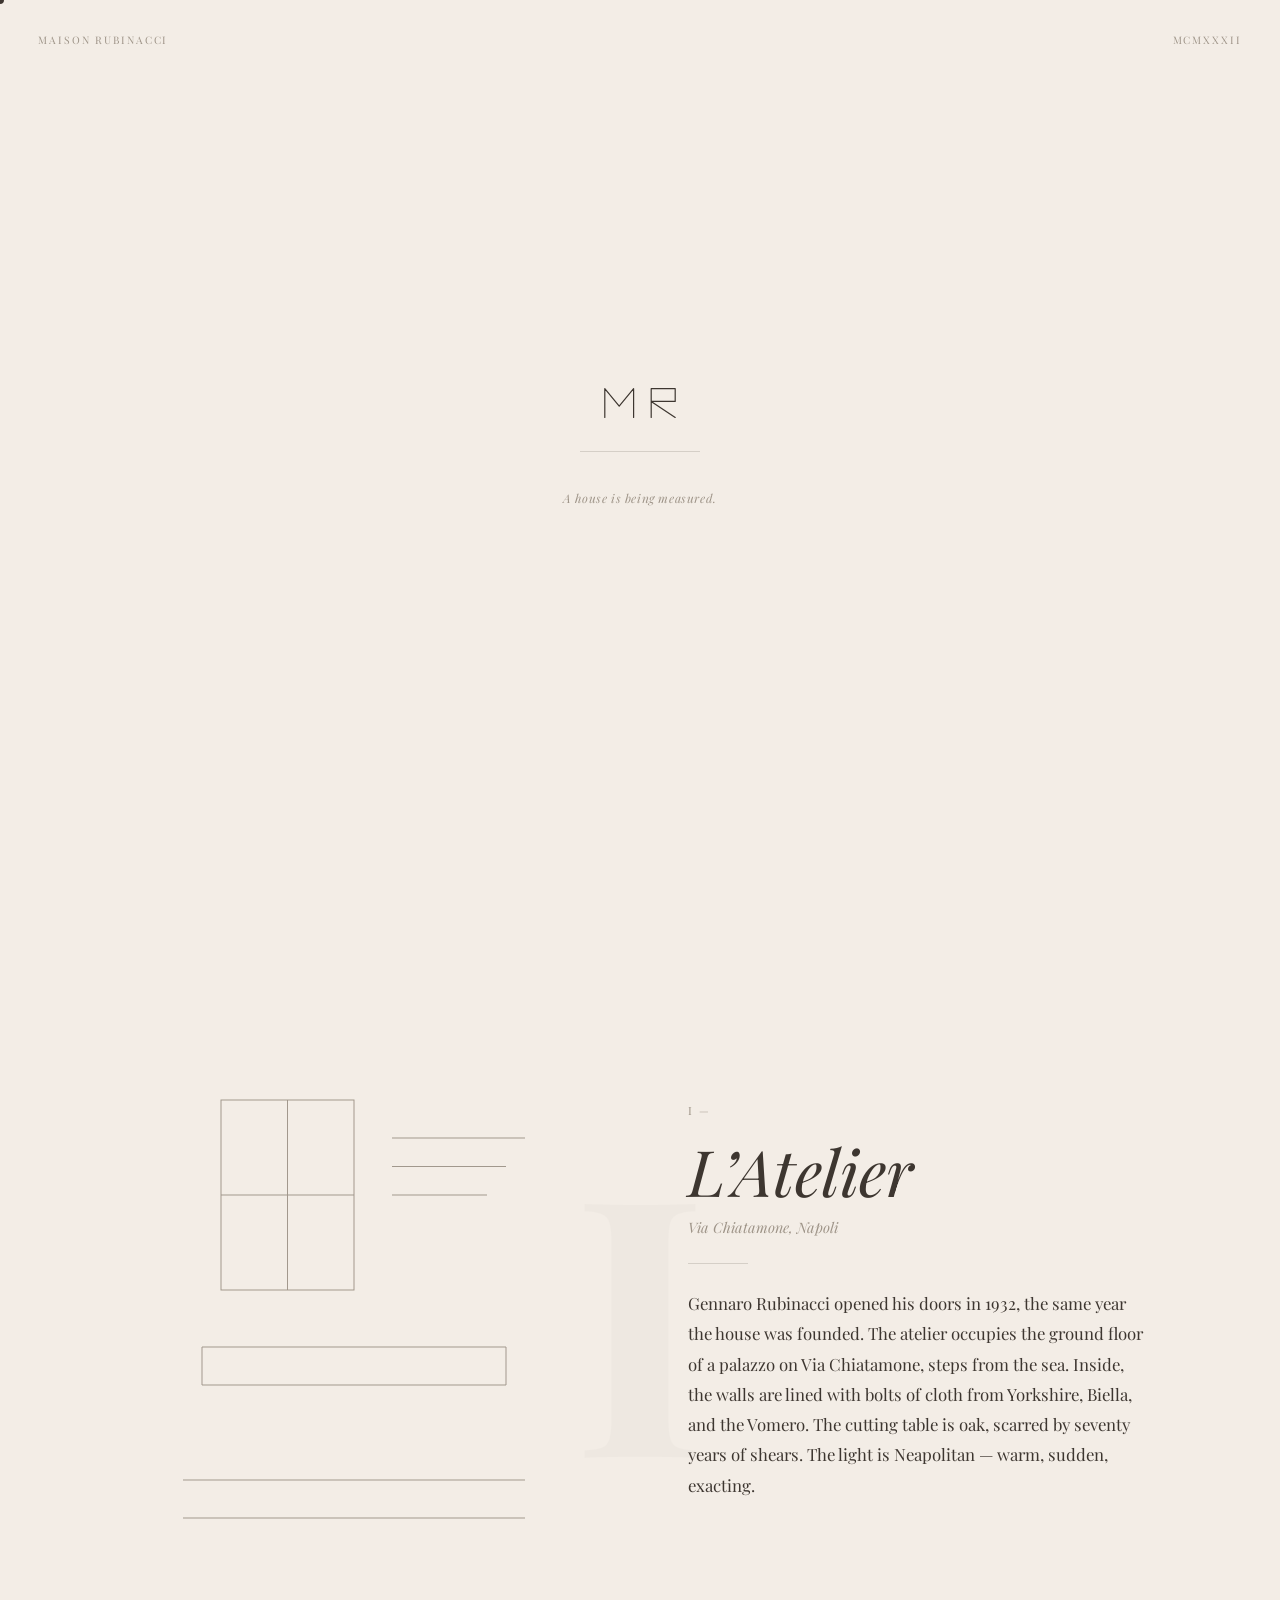
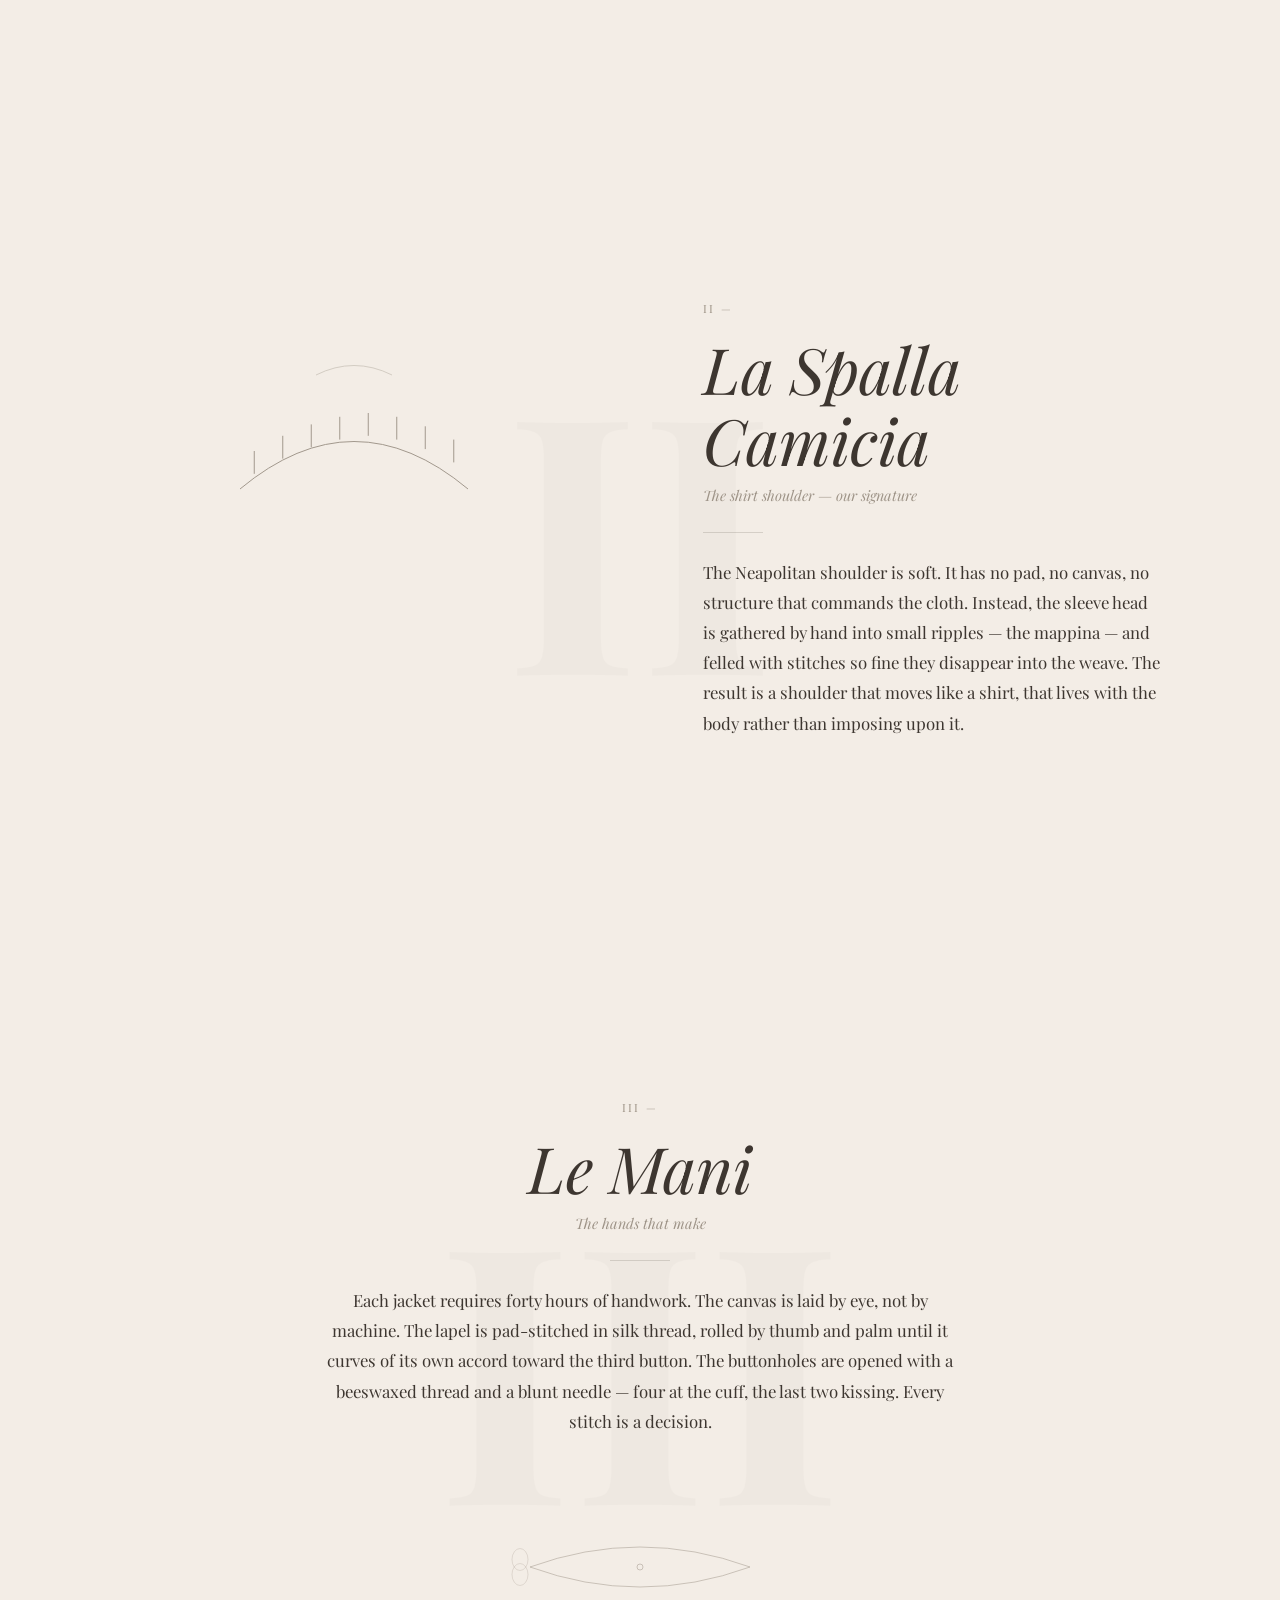
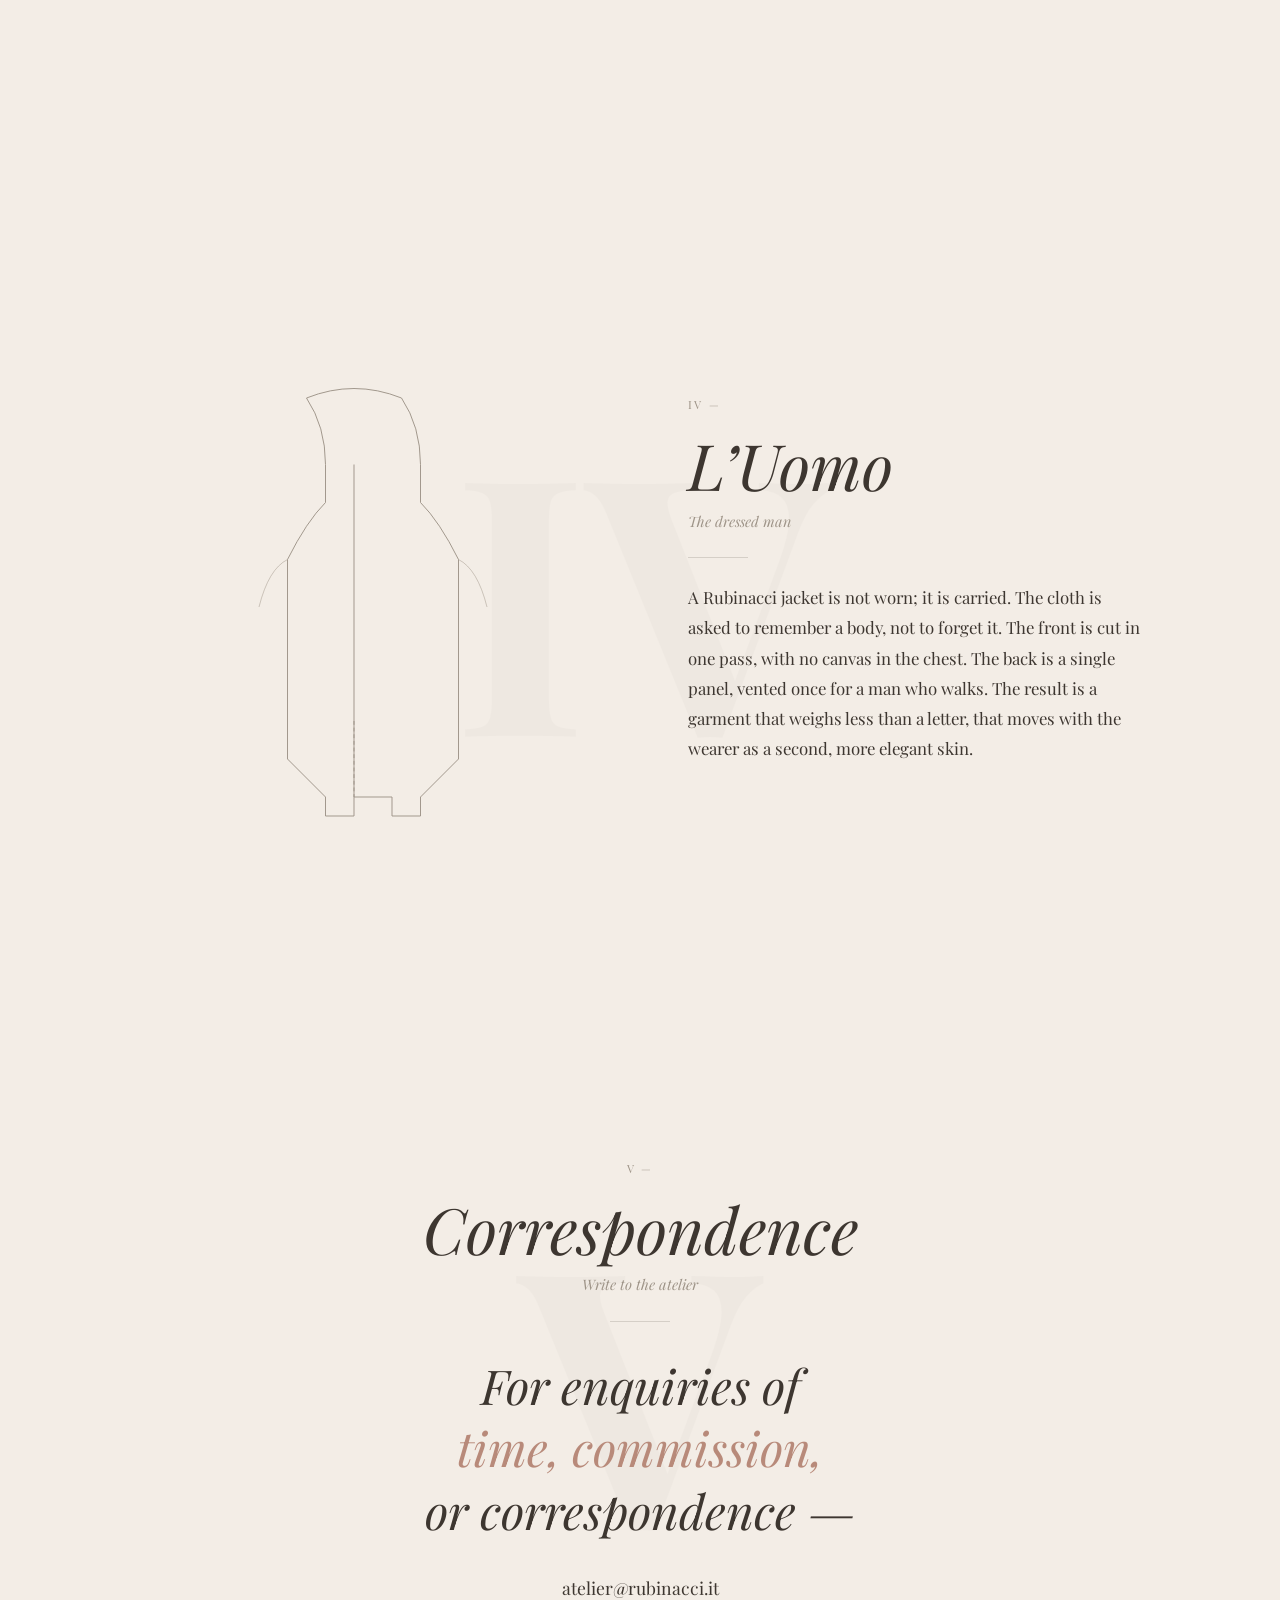
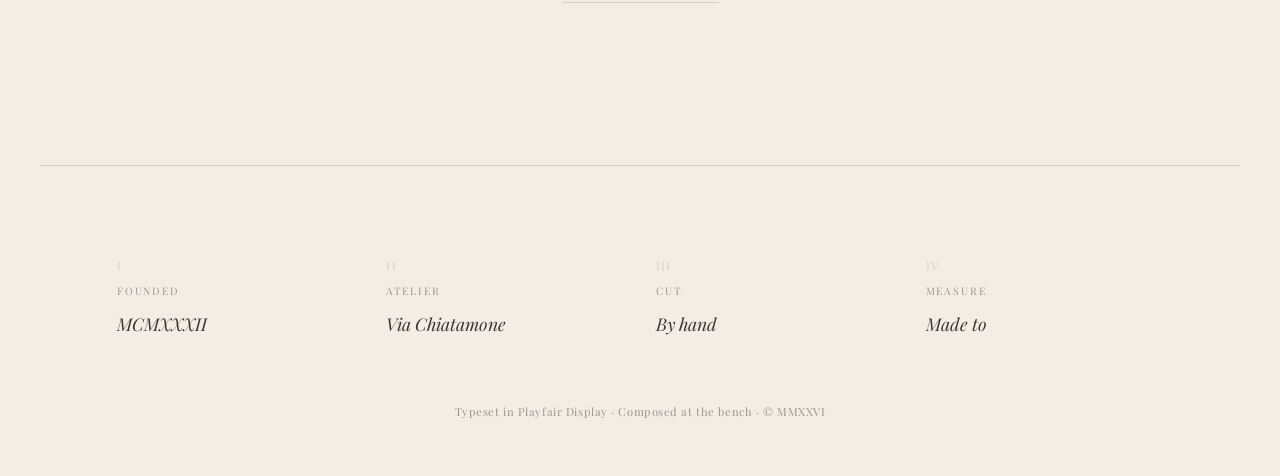
==== commit 5fab1d24: "Mobile optimization, centered MR cipher, public meta tags, reduced motion" ====
--- a/index.html
+++ b/index.html
@@ -3,6 +3,13 @@
 <head>
   <meta charset="UTF-8">
   <meta name="viewport" content="width=device-width, initial-scale=1.0">
+  <meta name="description" content="Maison Rubinacci — Neapolitan tailoring since 1932. Via Chiatamone, Napoli.">
+  <meta name="theme-color" content="#F3EDE6">
+  <meta property="og:title" content="Maison Rubinacci · Napoli">
+  <meta property="og:description" content="Neapolitan tailoring since 1932.">
+  <meta property="og:type" content="website">
+  <meta property="og:url" content="https://rubinacci-la-sala.pages.dev">
+  <meta name="twitter:card" content="summary">
   <title>Maison Rubinacci &middot; Napoli</title>
   <link rel="preconnect" href="https://fonts.googleapis.com">
   <link rel="preconnect" href="https://fonts.gstatic.com" crossorigin>
@@ -18,7 +25,7 @@
       <span>MCMXXXII</span>
     </div>
     <svg class="loader-cipher" viewBox="0 0 200 60" aria-hidden="true">
-      <path class="cipher-stroke" d="M18,48 L18,12 L36,34 L54,12 L54,48 M76,48 L76,12 L106,12 L106,28 L76,28 L106,48" />
+      <path class="cipher-stroke" d="M56,48 L56,12 L74,34 L92,12 L92,48 M114,48 L114,12 L144,12 L144,28 L114,28 L144,48" />
     </svg>
     <div class="loader-rule"></div>
     <p class="loader-statement">A house is being measured.</p>
--- a/style.css
+++ b/style.css
@@ -2,12 +2,12 @@
 /* Cuoio e Seta palette — Playfair Display solo-typeface system */
 
 :root {
-  --cuoio:       #12100D;
-  --cuoio-medio: #1A1712;
-  --pergamena:   #F2EDE5;
-  --terra:       #7A3020;
-  --argento:     #8A8278;
-  --filo:        #2A2520;
+  --cuoio:       #F3EDE6;
+  --cuoio-medio: #EBE5DC;
+  --pergamena:   #3D3630;
+  --terra:       #B88A7A;
+  --argento:     #9E9488;
+  --filo:        #D5CFC7;
   --serif:       'Playfair Display', Georgia, serif;
   --ease:        cubic-bezier(0.25, 0.46, 0.45, 0.94);
   --ease-deep:   cubic-bezier(0.65, 0, 0.35, 1);
@@ -18,6 +18,7 @@
 html {
   scroll-behavior: smooth;
   font-size: 16px;
+  -webkit-text-size-adjust: 100%;
 }
 
 body {
@@ -31,11 +32,20 @@
   -moz-osx-font-smoothing: grayscale;
 }
 
+@media (prefers-reduced-motion: reduce) {
+  *, *::before, *::after {
+    animation-duration: 0.01ms !important;
+    animation-iteration-count: 1 !important;
+    transition-duration: 0.01ms !important;
+    scroll-behavior: auto !important;
+  }
+}
+
 body::before {
   content: '';
   position: fixed;
   inset: 0;
-  background-image: url("data:image/svg+xml,%3Csvg width='4' height='4' viewBox='0 0 4 4' xmlns='http://www.w3.org/2000/svg'%3E%3Cpath d='M0 2h4M2 0v4' stroke='%23F2EDE5' stroke-width='0.5' opacity='0.03'/%3E%3C/svg%3E");
+  background-image: url("data:image/svg+xml,%3Csvg width='4' height='4' viewBox='0 0 4 4' xmlns='http://www.w3.org/2000/svg'%3E%3Cpath d='M0 2h4M2 0v4' stroke='%233D3630' stroke-width='0.5' opacity='0.03'/%3E%3C/svg%3E");
   background-repeat: repeat;
   pointer-events: none;
   z-index: 1;
@@ -51,6 +61,7 @@
   justify-content: center;
   z-index: 1000;
   transition: opacity 0.8s var(--ease), visibility 0.8s;
+  min-height: -webkit-fill-available;
 }
 
 #loader.is-hidden {
@@ -152,7 +163,6 @@
   z-index: 9999;
   transform: translate(-50%, -50%);
   transition: width 0.3s var(--ease), height 0.3s var(--ease), background 0.3s var(--ease);
-  mix-blend-mode: difference;
 }
 
 #cursor.is-hover {
@@ -564,11 +574,29 @@
   letter-spacing: 0.05em;
 }
 
+a:focus-visible, button:focus-visible, .p-frame-br:focus-visible, .index-close:focus-visible {
+  outline: 1px solid var(--terra);
+  outline-offset: 4px;
+}
+
 @media (max-width: 768px) {
   .chapter-grid {
     grid-template-columns: 1fr;
     gap: 3rem;
     padding: 0 5vw;
+  }
+  #index-panel {
+    width: 100vw;
+    max-width: 100vw;
+    padding: 5rem 2rem 2rem;
+  }
+  .loader-frame {
+    padding: 0 1.5rem;
+    font-size: 0.55rem;
+  }
+  .loader-cipher {
+    width: 120px;
+    height: 36px;
   }
   .chapter-grid-flip { direction: ltr; }
   .chapter-grid-flip > * { direction: ltr; }
